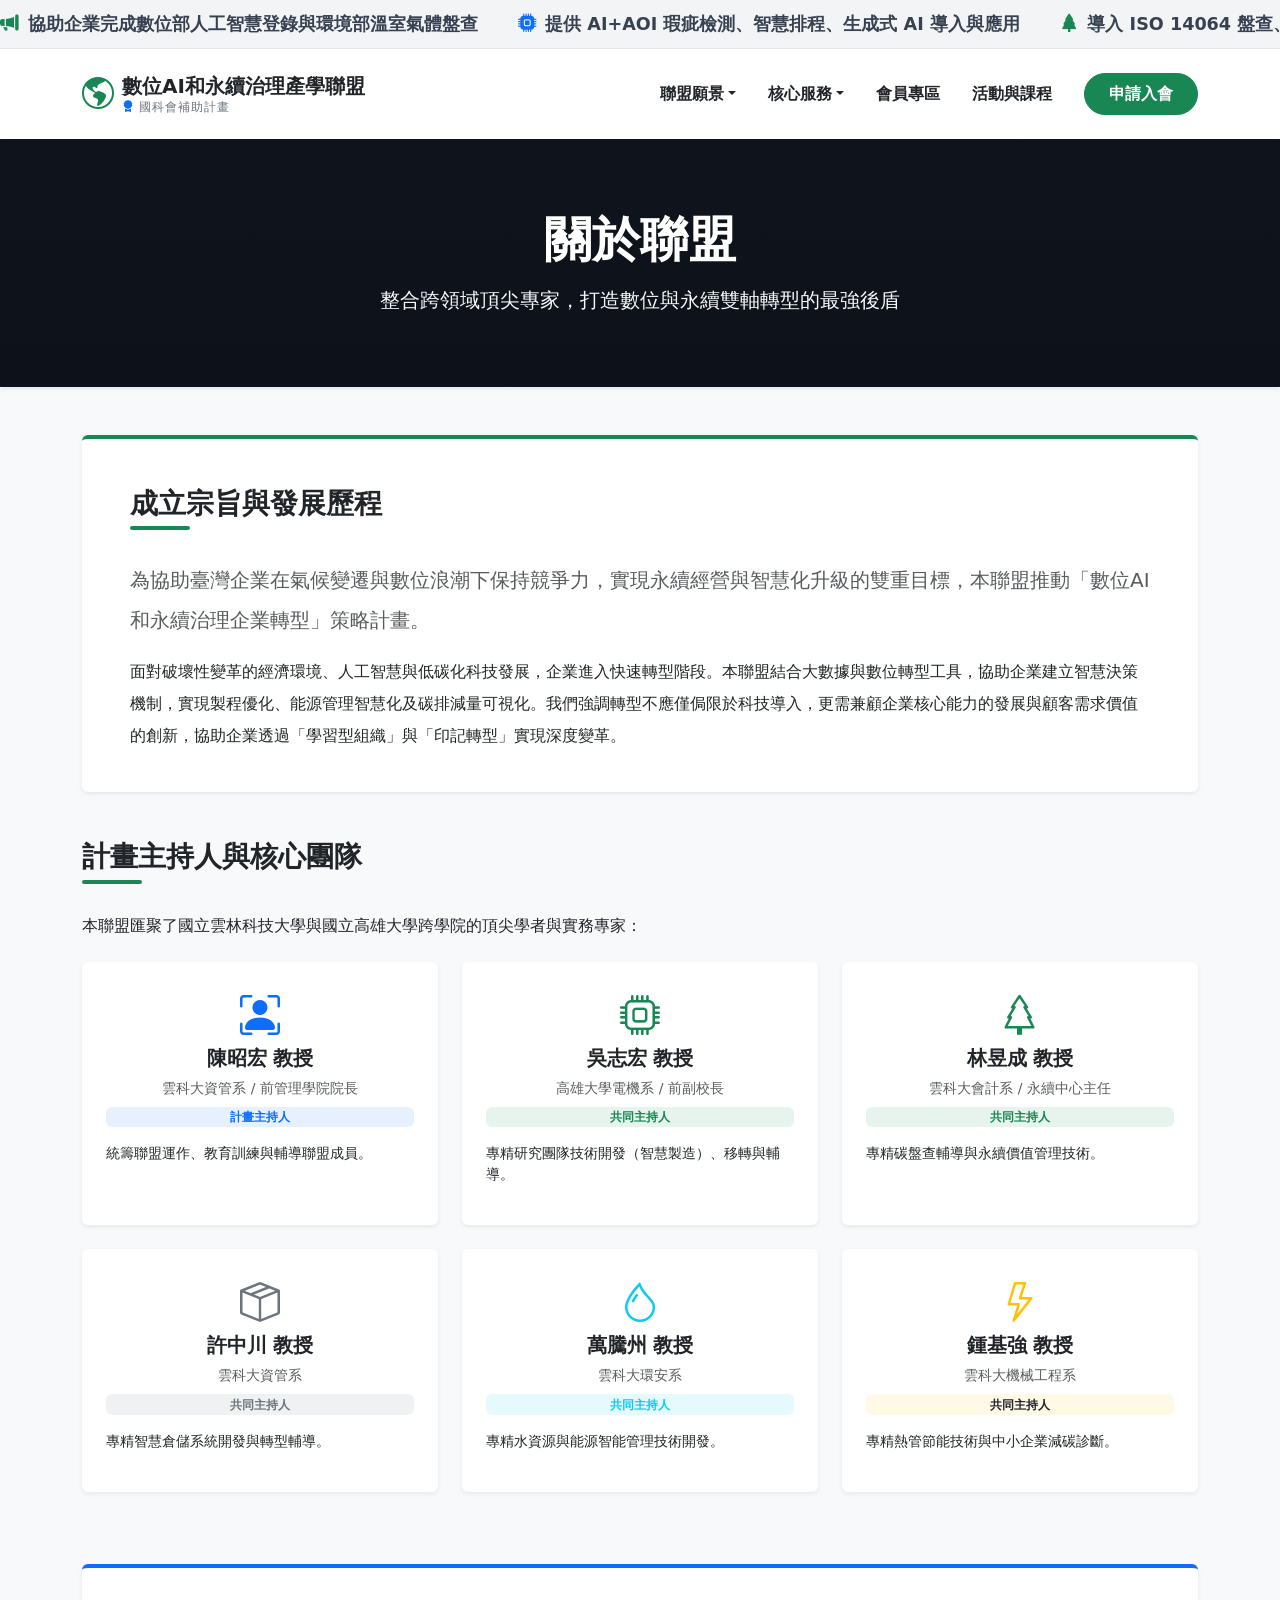
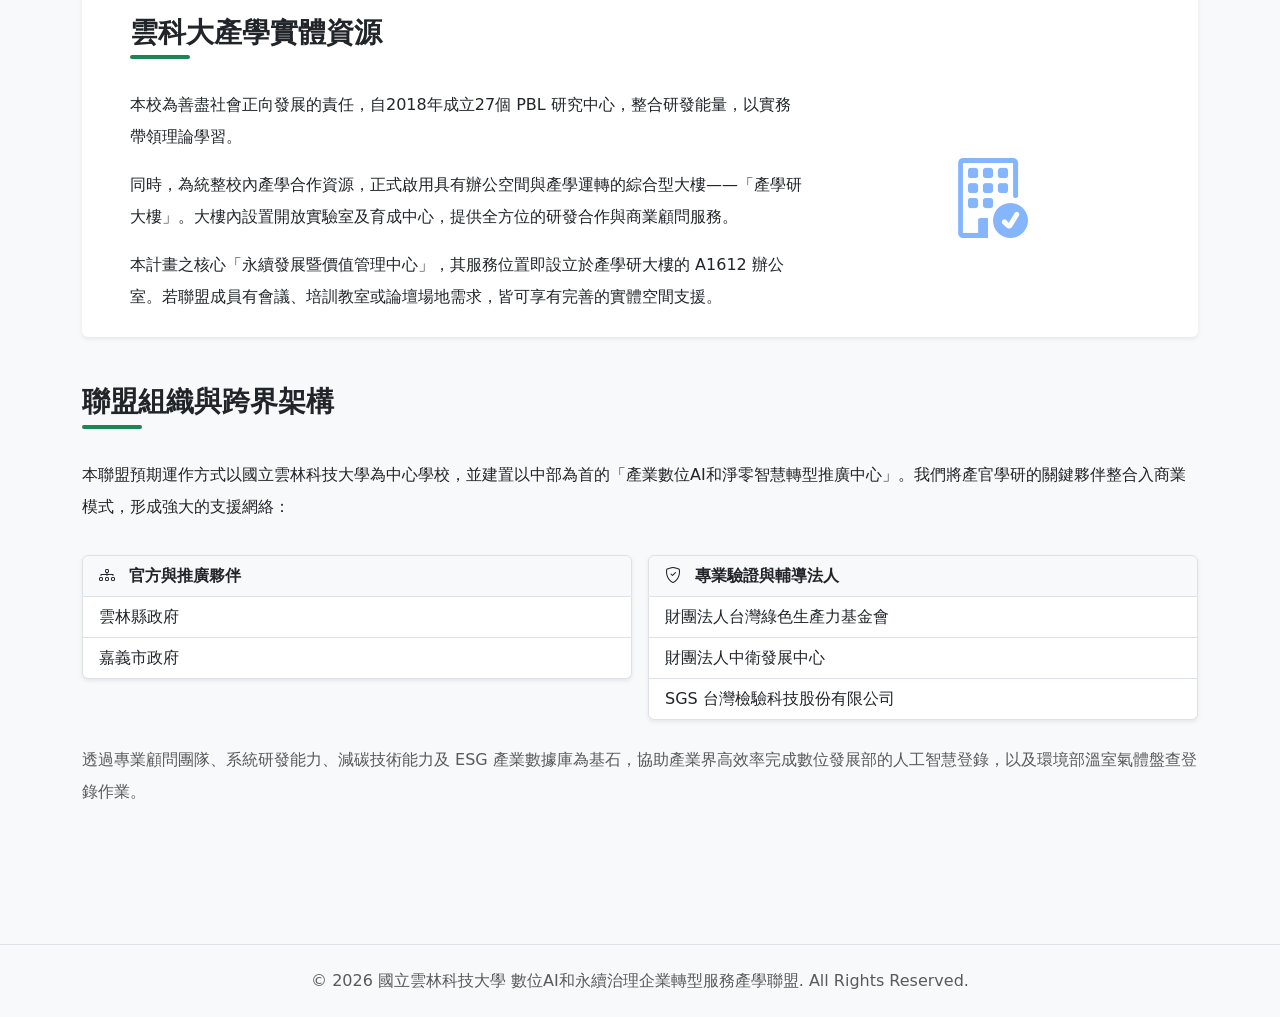
==== about.html @ 3fc5fd0f "Add files via upload" ====
<!DOCTYPE html>
<html lang="zh-TW">
<head>
    <link rel="stylesheet" href="style.css">
    <meta charset="UTF-8">
    <meta name="viewport" content="width=device-width, initial-scale=1.0">
    <title>關於聯盟 - 數位AI和永續治理企業轉型服務產學聯盟</title>
    <link href="https://cdn.jsdelivr.net/npm/bootstrap@5.3.0/dist/css/bootstrap.min.css" rel="stylesheet">
    <link rel="stylesheet" href="https://cdn.jsdelivr.net/npm/bootstrap-icons@1.10.5/font/bootstrap-icons.css">
    <style>
        /* 錨點偏移設定，避免被固定的導覽列(sticky-top)遮擋標題 */
        html { scroll-padding-top: 100px; scroll-behavior: smooth; }
        .section-title { position: relative; padding-bottom: 10px; margin-bottom: 30px; }
        .section-title::after { content: ''; position: absolute; left: 0; bottom: 0; width: 60px; height: 4px; background-color: #198754; border-radius: 2px; }
        .team-card i { font-size: 2.5rem; color: #0d6efd; margin-bottom: 15px; }
    </style>
</head>
<body class="bg-light">
    <a class="skip-link visually-hidden-focusable" href="#main-content">跳到主要內容</a>

    <div id="marquee-placeholder"></div>

    <header id="site-header"><div id="navbar-placeholder"></div></header>

    <main id="main-content" tabindex="-1">


    <div class="bg-dark text-white py-5 text-center shadow-sm" style="background-image: linear-gradient(rgba(11, 15, 25, 0.8), rgba(11, 15, 25, 0.9)), url('banner.png'); background-size: cover; background-position: center;">
        <div class="container py-4">
            <h1 class="display-5 fw-bold mb-3">關於聯盟</h1>
            <p class="lead text-light mb-0">整合跨領域頂尖專家，打造數位與永續雙軸轉型的最強後盾</p>
        </div>
    </div>

    <div class="container py-5">
        <div class="row">
            <div class="col-lg-12">
                
                <section id="purpose" class="mb-5 pb-4 bg-white p-5 rounded shadow-sm border-top border-success border-4">
                    <h3 class="fw-bold section-title">成立宗旨與發展歷程</h3>
                    <p class="fs-5 text-muted lh-lg">
                        為協助臺灣企業在氣候變遷與數位浪潮下保持競爭力，實現永續經營與智慧化升級的雙重目標，本聯盟推動「數位AI和永續治理企業轉型」策略計畫。
                    </p>
                    <p class="lh-lg">
                        面對破壞性變革的經濟環境、人工智慧與低碳化科技發展，企業進入快速轉型階段。本聯盟結合大數據與數位轉型工具，協助企業建立智慧決策機制，實現製程優化、能源管理智慧化及碳排減量可視化。我們強調轉型不應僅侷限於科技導入，更需兼顧企業核心能力的發展與顧客需求價值的創新，協助企業透過「學習型組織」與「印記轉型」實現深度變革。
                    </p>
                </section>

                <section id="team" class="mb-5 pb-4">
                    <h3 class="fw-bold section-title">計畫主持人與核心團隊</h3>
                    <p class="mb-4">本聯盟匯聚了國立雲林科技大學與國立高雄大學跨學院的頂尖學者與實務專家：</p>
                    <div class="row g-4 text-center">
                        <div class="col-md-4">
                            <div class="card h-100 border-0 shadow-sm p-4 card-hover">
                                <div class="team-card"><i class="bi bi-person-bounding-box text-primary" aria-hidden="true"></i></div>
                                <h5 class="fw-bold">陳昭宏 教授</h5>
                                <p class="text-muted small mb-2">雲科大資管系 / 前管理學院院長</p>
                                <span class="badge bg-primary bg-opacity-10 text-primary">計畫主持人</span>
                                <p class="mt-3 small text-start">統籌聯盟運作、教育訓練與輔導聯盟成員。</p>
                            </div>
                        </div>
                        <div class="col-md-4">
                            <div class="card h-100 border-0 shadow-sm p-4 card-hover">
                                <div class="team-card"><i class="bi bi-cpu text-success" aria-hidden="true"></i></div>
                                <h5 class="fw-bold">吳志宏 教授</h5>
                                <p class="text-muted small mb-2">高雄大學電機系 / 前副校長</p>
                                <span class="badge bg-success bg-opacity-10 text-success">共同主持人</span>
                                <p class="mt-3 small text-start">專精研究團隊技術開發（智慧製造）、移轉與輔導。</p>
                            </div>
                        </div>
                        <div class="col-md-4">
                            <div class="card h-100 border-0 shadow-sm p-4 card-hover">
                                <div class="team-card"><i class="bi bi-tree text-success" aria-hidden="true"></i></div>
                                <h5 class="fw-bold">林昱成 教授</h5>
                                <p class="text-muted small mb-2">雲科大會計系 / 永續中心主任</p>
                                <span class="badge bg-success bg-opacity-10 text-success">共同主持人</span>
                                <p class="mt-3 small text-start">專精碳盤查輔導與永續價值管理技術。</p>
                            </div>
                        </div>
                        <div class="col-md-4">
                            <div class="card h-100 border-0 shadow-sm p-4 card-hover">
                                <div class="team-card"><i class="bi bi-box-seam text-secondary" aria-hidden="true"></i></div>
                                <h5 class="fw-bold">許中川 教授</h5>
                                <p class="text-muted small mb-2">雲科大資管系</p>
                                <span class="badge bg-secondary bg-opacity-10 text-secondary">共同主持人</span>
                                <p class="mt-3 small text-start">專精智慧倉儲系統開發與轉型輔導。</p>
                            </div>
                        </div>
                        <div class="col-md-4">
                            <div class="card h-100 border-0 shadow-sm p-4 card-hover">
                                <div class="team-card"><i class="bi bi-droplet text-info" aria-hidden="true"></i></div>
                                <h5 class="fw-bold">萬騰州 教授</h5>
                                <p class="text-muted small mb-2">雲科大環安系</p>
                                <span class="badge bg-info bg-opacity-10 text-info">共同主持人</span>
                                <p class="mt-3 small text-start">專精水資源與能源智能管理技術開發。</p>
                            </div>
                        </div>
                        <div class="col-md-4">
                            <div class="card h-100 border-0 shadow-sm p-4 card-hover">
                                <div class="team-card"><i class="bi bi-lightning text-warning" aria-hidden="true"></i></div>
                                <h5 class="fw-bold">鍾基強 教授</h5>
                                <p class="text-muted small mb-2">雲科大機械工程系</p>
                                <span class="badge bg-warning bg-opacity-10 text-dark">共同主持人</span>
                                <p class="mt-3 small text-start">專精熱管節能技術與中小企業減碳診斷。</p>
                            </div>
                        </div>
                    </div>
                </section>

                <section id="resources" class="mb-5 pb-4 bg-white p-5 rounded shadow-sm border-top border-primary border-4">
                    <h3 class="fw-bold section-title">雲科大產學實體資源</h3>
                    <div class="row align-items-center">
                        <div class="col-md-8">
                            <p class="lh-lg">本校為善盡社會正向發展的責任，自2018年成立27個 PBL 研究中心，整合研發能量，以實務帶領理論學習。</p>
                            <p class="lh-lg">同時，為統整校內產學合作資源，正式啟用具有辦公空間與產學運轉的綜合型大樓——「產學研大樓」。大樓內設置開放實驗室及育成中心，提供全方位的研發合作與商業顧問服務。</p>
                            <p class="lh-lg mb-0">本計畫之核心「永續發展暨價值管理中心」，其服務位置即設立於產學研大樓的 A1612 辦公室。若聯盟成員有會議、培訓教室或論壇場地需求，皆可享有完善的實體空間支援。</p>
                        </div>
                        <div class="col-md-4 text-center">
                            <i class="bi bi-building-check display-1 text-primary opacity-50" aria-hidden="true"></i>
                        </div>
                    </div>
                </section>

                <section id="structure" class="mb-5 pb-4">
                    <h3 class="fw-bold section-title">聯盟組織與跨界架構</h3>
                    <p class="lh-lg">
                        本聯盟預期運作方式以國立雲林科技大學為中心學校，並建置以中部為首的「產業數位AI和淨零智慧轉型推廣中心」。我們將產官學研的關鍵夥伴整合入商業模式，形成強大的支援網絡：
                    </p>
                    <div class="row g-3 mt-3">
                        <div class="col-md-6">
                            <ul class="list-group shadow-sm">
                                <li class="list-group-item bg-light fw-bold text-dark"><i class="bi bi-diagram-3 me-2" aria-hidden="true"></i> 官方與推廣夥伴</li>
                                <li class="list-group-item">雲林縣政府</li>
                                <li class="list-group-item">嘉義市政府</li>
                            </ul>
                        </div>
                        <div class="col-md-6">
                            <ul class="list-group shadow-sm">
                                <li class="list-group-item bg-light fw-bold text-dark"><i class="bi bi-shield-check me-2" aria-hidden="true"></i> 專業驗證與輔導法人</li>
                                <li class="list-group-item">財團法人台灣綠色生產力基金會</li>
                                <li class="list-group-item">財團法人中衛發展中心</li>
                                <li class="list-group-item">SGS 台灣檢驗科技股份有限公司</li>
                            </ul>
                        </div>
                    </div>
                    <p class="mt-4 lh-lg text-muted">
                        透過專業顧問團隊、系統研發能力、減碳技術能力及 ESG 產業數據庫為基石，協助產業界高效率完成數位發展部的人工智慧登錄，以及環境部溫室氣體盤查登錄作業。
                    </p>
                </section>

            </div>
        </div>
    </div>
    </main>


    <footer class="bg-light text-center py-4 border-top">
        <div class="container text-muted">
            <p class="mb-0">© 2026 國立雲林科技大學 數位AI和永續治理企業轉型服務產學聯盟. All Rights Reserved.</p>
        </div>
    </footer>

   <script src="https://cdn.jsdelivr.net/npm/bootstrap@5.3.0/dist/js/bootstrap.bundle.min.js"></script>
       <script src="load-marquee.js"></script>
    <script src="load-nav.js"></script>
</body>
</html>
---- style.css ----
/* =========================
   Base
   ========================= */

html {
    scroll-behavior: smooth;
}

body {
    font-family: "Noto Sans TC", "Microsoft JhengHei", sans-serif;
    color: #1f2937;
    background-color: #f8f9fa;
    line-height: 1.6;
}

img {
    max-width: 100%;
    height: auto;
}

a {
    text-decoration: none;
}

section {
    position: relative;
}

/* =========================
   Skip Link
   ========================= */

.skip-link {
    position: absolute;
    left: 1rem;
    top: -3.5rem;
    z-index: 9999;
    background: #111827;
    color: #ffffff;
    padding: 0.75rem 1rem;
    border-radius: 0.5rem;
    text-decoration: none;
    transition: top 0.2s ease;
}

.skip-link:focus {
    top: 1rem;
}

/* =========================
   Top Marquee
   ========================= */

.top-marquee-bar {
    position: relative;
    width: 100%;
    overflow: hidden;
    background: #f3f4f6;
    border-bottom: 1px solid #e5e7eb;
    white-space: nowrap;
    z-index: 1040;
}

.marquee-track {
    display: flex;
    align-items: center;
    width: max-content;
    animation: marquee-scroll 28s linear infinite;
    will-change: transform;
}

.marquee-content {
    display: inline-flex;
    align-items: center;
    flex-shrink: 0;
    gap: 2.5rem;
    padding: 0.7rem 2rem 0.7rem 0;
    white-space: nowrap;
    font-size: 1.1rem;
    font-weight: 700;
    color: #374151;
    line-height: 1.4;
}

.marquee-content span {
    display: inline-flex;
    align-items: center;
    gap: 0.6rem;
    white-space: nowrap;
}

.marquee-content i {
    flex-shrink: 0;
    font-size: 1.05em;
}

.top-marquee-bar .bi-megaphone-fill {
    color: #198754;
}

.top-marquee-bar .bi-cpu-fill {
    color: #0d6efd;
}

.top-marquee-bar .bi-tree-fill {
    color: #198754;
}

@keyframes marquee-scroll {
    from {
        transform: translateX(0);
    }
    to {
        transform: translateX(-50%);
    }
}

.top-marquee-bar:hover .marquee-track,
.top-marquee-bar:focus-within .marquee-track {
    animation-play-state: paused;
}

/* =========================
   Header / Navbar
   ========================= */

#site-header {
    position: sticky;
    top: 0;
    z-index: 1030;
}

.navbar {
    background: rgba(255, 255, 255, 0.96);
    backdrop-filter: blur(10px);
    box-shadow: 0 4px 18px rgba(15, 23, 42, 0.08);
}

.navbar-brand img,
.navbar-brand svg {
    max-height: 56px;
}

.navbar .nav-link {
    font-weight: 700;
    color: #1f2937;
    padding: 0.9rem 1rem;
}

.navbar .nav-link:hover,
.navbar .nav-link:focus {
    color: #198754;
}

.navbar .dropdown-menu {
    border: 0;
    border-radius: 0.9rem;
    padding: 0.5rem 0;
    box-shadow: 0 14px 34px rgba(15, 23, 42, 0.12);
    min-width: 220px;
}

.navbar .dropdown-item {
    padding: 0.7rem 1rem;
    color: #1f2937;
    white-space: nowrap;
}

.navbar .dropdown-item:hover,
.navbar .dropdown-item:focus {
    background: #f3f4f6;
    color: #198754;
}

.navbar .dropdown-submenu {
    position: relative;
}

.navbar .dropdown-submenu > .dropdown-menu {
    top: 0;
    left: 100%;
    margin-top: -0.35rem;
    margin-left: 0.25rem;
    display: none;
}

.navbar .dropdown-submenu:hover > .dropdown-menu,
.navbar .dropdown-submenu:focus-within > .dropdown-menu {
    display: block;
}

.navbar .btn-success,
.navbar .apply-btn,
.navbar .join-btn {
    border-radius: 999px;
    padding: 0.8rem 1.5rem;
    font-weight: 700;
}

.submenu-item-wrap {
    display: flex;
    align-items: stretch;
    justify-content: space-between;
}

.submenu-link {
    flex: 1 1 auto;
    display: flex;
    align-items: center;
}

.submenu-toggle-btn {
    border: 0;
    background: transparent;
    color: #1f2937;
    padding: 0.7rem 0.9rem;
    display: inline-flex;
    align-items: center;
    justify-content: center;
    border-radius: 0.5rem;
}

.submenu-toggle-btn:hover,
.submenu-toggle-btn:focus {
    background: #f3f4f6;
    color: #198754;
}

.navbar .dropdown-submenu {
    position: relative;
}

.navbar .dropdown-submenu > .dropdown-menu {
    top: 0;
    left: 100%;
    margin-top: 0;
    margin-left: 0;
    display: none;
    min-width: 220px;
}

.navbar .dropdown-submenu.show-submenu > .dropdown-menu,
.navbar .dropdown-submenu.is-hovered > .dropdown-menu {
    display: block;
}

/* =========================
   Home Hero Banner
   ========================= */

.hero-section {
    background:
        linear-gradient(rgba(6, 15, 30, 0.52), rgba(6, 15, 30, 0.56)),
        url("images/banner.png") center center / cover no-repeat;
    min-height: 78vh;
    display: flex;
    align-items: center;
    justify-content: center;
    text-align: center;
    padding: 7rem 1rem 6rem;
    color: #ffffff;
}

.hero-section .container {
    max-width: 1100px;
}

.hero-section .badge {
    font-weight: 700;
    letter-spacing: 0.02em;
}

.hero-section h1 {
    color: #ffffff;
    line-height: 1.2;
    letter-spacing: -0.02em;
    text-shadow: 0 8px 24px rgba(0, 0, 0, 0.35);
}

.hero-section .lead {
    color: rgba(255, 255, 255, 0.92) !important;
    text-shadow: 0 4px 16px rgba(0, 0, 0, 0.28);
}

.hero-section .btn-outline-light {
    border-width: 2px;
    box-shadow: 0 8px 24px rgba(0, 0, 0, 0.18);
}

.hero-section .btn-outline-light:hover {
    transform: translateY(-2px);
}

/* =========================
   Shared Card Effects
   ========================= */

.card-hover {
    transition: transform 0.25s ease, box-shadow 0.25s ease;
}

.card-hover:hover {
    transform: translateY(-6px);
    box-shadow: 0 14px 32px rgba(15, 23, 42, 0.12) !important;
}

/* =========================
   Home Sections
   ========================= */

#services h2,
#membership h2,
#contact h2 {
    color: #111827;
}

#services .card,
#membership .card,
#contact .bg-white {
    border-radius: 1.2rem;
}

#services .card-body p,
#membership .card-body li,
#contact p {
    line-height: 1.8;
}

#membership .card-header {
    border-top-left-radius: 1.2rem;
    border-top-right-radius: 1.2rem;
    border-bottom: none;
}

#membership .card-body h3 {
    color: #111827;
}

#contact {
    background: linear-gradient(135deg, #111827 0%, #1f2937 100%) !important;
}

#contact .bg-white {
    border-radius: 1.4rem;
}

#contact .btn-success {
    border-radius: 999px;
}

/* =========================
   Footer
   ========================= */

footer {
    border-top: 1px solid #e5e7eb;
}

/* =========================
   Membership Page
   ========================= */

.membership-page {
    background: linear-gradient(180deg, #f8fafc 0%, #f3f4f6 100%);
    color: #1f2937;
}

/* Hero Section */
.membership-hero {
    background:
        radial-gradient(circle at top right, rgba(22, 163, 74, 0.12), transparent 30%),
        radial-gradient(circle at left center, rgba(59, 130, 246, 0.08), transparent 25%),
        linear-gradient(180deg, #ffffff 0%, #f8fafc 100%);
}

.membership-eyebrow {
    display: inline-flex;
    align-items: center;
    gap: 0.5rem;
    background: #ecfdf3;
    color: #166534;
    border: 1px solid #bbf7d0;
    border-radius: 999px;
    padding: 0.5rem 0.9rem;
    font-size: 0.95rem;
    font-weight: 700;
    margin-bottom: 1rem;
}

.membership-hero h1 {
    line-height: 1.2;
    letter-spacing: -0.02em;
}

.membership-hero .lead {
    font-size: 1.1rem;
    line-height: 1.9;
    max-width: 42rem;
}

.membership-hero-actions .btn {
    border-radius: 999px;
    font-weight: 700;
    min-height: 48px;
}

.membership-highlights {
    display: grid;
    gap: 0.75rem;
}

.membership-highlights li {
    display: flex;
    align-items: flex-start;
    gap: 0.65rem;
    color: #374151;
    line-height: 1.7;
}

.membership-highlights i {
    color: #16a34a;
    font-size: 1.1rem;
    margin-top: 0.1rem;
}

.membership-overview-card {
    background: #ffffff;
    border: 1px solid rgba(15, 23, 42, 0.08);
    border-radius: 1.5rem;
    padding: 1.5rem;
    box-shadow: 0 16px 40px rgba(15, 23, 42, 0.08);
}

.overview-grid {
    display: grid;
    grid-template-columns: repeat(2, minmax(0, 1fr));
    gap: 1rem;
}

.overview-item {
    background: #f8fafc;
    border: 1px solid #e5e7eb;
    border-radius: 1rem;
    padding: 1rem;
}

.overview-label {
    display: block;
    font-size: 0.85rem;
    color: #6b7280;
    margin-bottom: 0.4rem;
}

.overview-item strong {
    display: block;
    font-size: 1rem;
    line-height: 1.5;
    color: #111827;
}

.overview-note {
    margin-top: 1rem;
    background: #f9fafb;
    border-left: 4px solid #16a34a;
    border-radius: 0.9rem;
    padding: 0.95rem 1rem;
    color: #4b5563;
    line-height: 1.7;
    font-size: 0.95rem;
}

.overview-note i {
    color: #16a34a;
    margin-right: 0.4rem;
}

/* Shared Section Heading */
.section-heading {
    max-width: 48rem;
    margin-left: auto;
    margin-right: auto;
}

.section-kicker {
    display: inline-block;
    font-size: 0.85rem;
    letter-spacing: 0.08em;
    text-transform: uppercase;
    font-weight: 700;
    color: #16a34a;
    margin-bottom: 0.75rem;
}

.section-heading h2 {
    font-size: 2rem;
    line-height: 1.3;
    margin-bottom: 0.9rem;
}

.section-heading p {
    line-height: 1.8;
}

/* Benefit Cards */
.membership-benefits {
    margin-top: -0.5rem;
}

.benefit-card {
    background: #ffffff;
    border: 1px solid #e5e7eb;
    border-radius: 1.25rem;
    padding: 1.5rem;
    box-shadow: 0 8px 24px rgba(15, 23, 42, 0.05);
    transition: transform 0.2s ease, box-shadow 0.2s ease;
}

.benefit-card:hover {
    transform: translateY(-4px);
    box-shadow: 0 14px 30px rgba(15, 23, 42, 0.08);
}

.benefit-icon {
    width: 56px;
    height: 56px;
    border-radius: 1rem;
    display: inline-flex;
    align-items: center;
    justify-content: center;
    background: #ecfdf3;
    color: #15803d;
    font-size: 1.5rem;
    margin-bottom: 1rem;
}

.benefit-card h2 {
    margin-bottom: 0.75rem;
}

.benefit-card p {
    line-height: 1.8;
}

/* Pricing Cards */
.membership-plan-grid {
    align-items: stretch;
}

.pricing-card {
    position: relative;
    overflow: hidden;
    border-radius: 1.5rem;
    background: #ffffff;
    display: flex;
    flex-direction: column;
    height: 100%;
    transition: transform 0.25s ease, box-shadow 0.25s ease;
}

.pricing-card:hover {
    transform: translateY(-6px);
}

.pricing-card-general,
.pricing-card-honorary {
    box-shadow: 0 10px 30px rgba(15, 23, 42, 0.07);
}

.pricing-card-core {
    border: 2px solid #16a34a !important;
    transform: translateY(-4px);
}

.pricing-card-core:hover {
    transform: translateY(-10px);
}

.pricing-header {
    padding: 1.5rem 1.5rem 1.25rem;
    color: #ffffff;
}

.bg-general {
    background: linear-gradient(135deg, #2563eb 0%, #1d4ed8 100%);
}

.bg-core {
    background: linear-gradient(135deg, #15803d 0%, #16a34a 100%);
}

.bg-honorary {
    background: linear-gradient(135deg, #facc15 0%, #f59e0b 100%);
}

.plan-type {
    font-size: 0.85rem;
    letter-spacing: 0.08em;
    text-transform: uppercase;
    opacity: 0.95;
    font-weight: 700;
}

.pricing-header h3 {
    font-size: 1.7rem;
    font-weight: 800;
    margin-bottom: 0.5rem;
}

.plan-description {
    line-height: 1.7;
    opacity: 0.95;
}

.price-box {
    padding: 1.5rem 1.5rem 1rem;
    border-bottom: 1px solid #e5e7eb;
    background: #ffffff;
}

.price-box h4 {
    font-size: 2rem;
    font-weight: 800;
    color: #111827;
    margin-bottom: 0.35rem;
}

.price-unit {
    font-size: 1rem;
    font-weight: 600;
    color: #6b7280;
}

.feature-list {
    list-style: none;
    margin: 0;
    padding: 1.25rem 1.5rem 0;
    display: flex;
    flex-direction: column;
    gap: 1rem;
    flex-grow: 1;
}

.feature-list li {
    display: flex;
    align-items: flex-start;
    gap: 0.75rem;
    line-height: 1.75;
    color: #374151;
}

.feature-list i {
    font-size: 1rem;
    margin-top: 0.22rem;
    flex-shrink: 0;
}

.icon-blue {
    color: #2563eb;
}

.icon-dark {
    color: #166534;
}

.icon-yellow {
    color: #b45309;
}

.hot-badge {
    position: absolute;
    top: 1rem;
    right: 1rem;
    background: #111827;
    color: #ffffff;
    font-size: 0.8rem;
    font-weight: 700;
    padding: 0.45rem 0.8rem;
    border-radius: 999px;
    z-index: 2;
    box-shadow: 0 8px 18px rgba(0, 0, 0, 0.18);
}

.pricing-footer {
    padding: 1rem 1.5rem 1.5rem;
    margin-top: auto;
}

.plan-fit {
    display: block;
    background: #f8fafc;
    color: #1f2937;
    border: 1px solid #e5e7eb;
    border-radius: 1rem;
    padding: 0.9rem 1rem;
    line-height: 1.75;
    font-weight: 700;
    box-shadow: inset 0 1px 0 rgba(255, 255, 255, 0.8);
}

/* Selection Tips */
.membership-tip-panel {
    background: linear-gradient(135deg, #ffffff 0%, #f0fdf4 100%);
    border: 1px solid #dcfce7;
    border-radius: 1.5rem;
    padding: 2rem;
    box-shadow: 0 10px 24px rgba(15, 23, 42, 0.05);
}

.membership-tip-panel p {
    line-height: 1.9;
}

.membership-tip-stats {
    display: grid;
    gap: 0.9rem;
}

.membership-tip-stats div {
    background: rgba(255, 255, 255, 0.9);
    border: 1px solid #e5e7eb;
    border-radius: 1rem;
    padding: 1rem 1.1rem;
}

.membership-tip-stats strong {
    display: block;
    color: #111827;
    margin-bottom: 0.2rem;
}

.membership-tip-stats span {
    color: #6b7280;
    font-size: 0.95rem;
}

/* Comparison Section */
.comparison-card {
    border: 1px solid #e5e7eb;
}

.membership-comparison-table {
    overflow: hidden;
    border-radius: 1rem;
    margin-bottom: 0;
    background: #ffffff;
}

.membership-comparison-table caption {
    caption-side: top;
    font-weight: 700;
    color: #374151;
    padding-bottom: 0.9rem;
}

.membership-comparison-table thead th {
    background: #111827;
    color: #ffffff;
    font-weight: 700;
    vertical-align: middle;
    border-color: #374151;
    padding: 1rem;
}

.membership-comparison-table tbody th {
    background: #f9fafb;
    color: #111827;
    font-weight: 700;
    min-width: 240px;
}

.membership-comparison-table th,
.membership-comparison-table td {
    padding: 1rem;
    line-height: 1.7;
    border-color: #e5e7eb;
}

.membership-comparison-table tbody tr:nth-child(even) td {
    background: #fcfcfd;
}

.source-note {
    background: #f8fafc;
    border: 1px solid #e5e7eb;
}

.source-note p {
    line-height: 1.7;
}

.membership-page footer {
    background: #ffffff;
}

/* =========================
   Focus Styles
   ========================= */

a:focus-visible,
button:focus-visible,
[tabindex]:focus-visible,
.dropdown-item:focus-visible,
.nav-link:focus-visible {
    outline: 3px solid #2563eb;
    outline-offset: 3px;
    border-radius: 0.5rem;
}

/* =========================
   Utilities
   ========================= */

.pt-lg-6 {
    padding-top: 4.5rem !important;
}

/* =========================
   Responsive
   ========================= */

@media (max-width: 1199.98px) {
    .hero-section h1 {
        font-size: 3rem;
    }
}

@media (max-width: 991.98px) {
    .marquee-content {
        font-size: 0.98rem;
        gap: 2rem;
        padding: 0.6rem 1.5rem 0.6rem 0;
    }

    .hero-section {
        min-height: 68vh;
        padding: 6rem 1rem 5rem;
    }

    .hero-section h1 {
        font-size: 2.5rem;
    }

    .navbar .dropdown-submenu > .dropdown-menu {
        position: static;
        margin-left: 0;
        box-shadow: none;
        border-radius: 0.75rem;
    }

    .membership-hero {
        padding-top: 1rem;
    }

    .membership-hero h1 {
        font-size: 2.2rem;
    }

    .section-heading h2 {
        font-size: 1.7rem;
    }

    .pricing-card-core {
        transform: none;
    }

    .pricing-card-core:hover {
        transform: translateY(-6px);
    }

    .membership-tip-panel {
        padding: 1.5rem;
    }
}

@media (max-width: 767.98px) {
    .marquee-content {
        font-size: 0.9rem;
        gap: 1.5rem;
        padding: 0.55rem 1.25rem 0.55rem 0;
    }

    .marquee-content span {
        gap: 0.45rem;
    }

    .hero-section {
        min-height: 60vh;
        padding: 5rem 1rem 4rem;
    }

    .hero-section h1 {
        font-size: 2rem;
    }

    .hero-section .lead {
        font-size: 1rem;
    }

    .overview-grid {
        grid-template-columns: 1fr;
    }

    .membership-overview-card {
        padding: 1.2rem;
    }

    .pricing-header,
    .price-box,
    .feature-list,
    .pricing-footer {
        padding-left: 1.2rem;
        padding-right: 1.2rem;
    }

    .price-box h4 {
        font-size: 1.7rem;
    }

    .section-heading h2 {
        font-size: 1.5rem;
    }

    .benefit-card,
    .membership-tip-panel,
    .comparison-card {
        border-radius: 1.1rem;
    }

    .membership-comparison-table th,
    .membership-comparison-table td {
        padding: 0.85rem;
        font-size: 0.95rem;
    }
}

@media (max-width: 575.98px) {
    .marquee-content {
        font-size: 0.84rem;
        gap: 1.2rem;
    }

    .hero-section h1 {
        font-size: 1.75rem;
    }

    .membership-eyebrow {
        font-size: 0.85rem;
    }

    .membership-hero-actions {
        flex-direction: column;
        align-items: stretch;
    }

    .membership-hero-actions .btn {
        width: 100%;
    }

    .hot-badge {
        top: 0.8rem;
        right: 0.8rem;
    }

    .pricing-header h3 {
        font-size: 1.45rem;
    }

    .feature-list li {
        gap: 0.6rem;
    }

    .plan-fit {
        font-size: 0.95rem;
    }
}

/* =========================
   Reduced Motion
   ========================= */

@media (prefers-reduced-motion: reduce) {
    html {
        scroll-behavior: auto;
    }

    .marquee-track {
        animation: none !important;
        transform: translateX(0) !important;
    }

    .top-marquee-bar {
        overflow-x: auto;
    }

    *,
    *::before,
    *::after {
        transition-duration: 0.01ms !important;
        animation-duration: 0.01ms !important;
        animation-iteration-count: 1 !important;
    }
}

/* =========================
   Events Page
   ========================= */

.events-page {
    background:
        radial-gradient(circle at top right, rgba(37, 99, 235, 0.08), transparent 22%),
        radial-gradient(circle at left top, rgba(22, 163, 74, 0.07), transparent 20%),
        linear-gradient(180deg, #f8fafc 0%, #f3f4f6 100%);
    color: #1f2937;
}

.events-container {
    width: min(1120px, calc(100% - 32px));
    margin: 0 auto;
}

.events-hero,
.events-status-section,
.events-summary-section,
.past-events-section {
    padding: 4.5rem 0;
}

.events-hero {
    position: relative;
    overflow: hidden;
    background:
        linear-gradient(135deg, rgba(15, 23, 42, 0.92), rgba(30, 64, 175, 0.88)),
        linear-gradient(180deg, #0f172a 0%, #1d4ed8 100%);
    color: #ffffff;
    padding: 5.5rem 0 5rem;
}

.events-hero::before {
    content: "";
    position: absolute;
    inset: 0;
    background:
        radial-gradient(circle at 15% 25%, rgba(255, 255, 255, 0.12), transparent 20%),
        radial-gradient(circle at 85% 20%, rgba(134, 239, 172, 0.16), transparent 18%),
        radial-gradient(circle at 70% 75%, rgba(147, 197, 253, 0.15), transparent 18%);
    pointer-events: none;
}

.events-hero .events-container {
    position: relative;
    z-index: 1;
}

.events-hero h1 {
    margin: 0 0 1rem;
    font-size: clamp(2.2rem, 4.5vw, 3.5rem);
    line-height: 1.15;
    letter-spacing: -0.03em;
    color: #ffffff;
    text-shadow: 0 10px 28px rgba(0, 0, 0, 0.22);
}

.events-hero .section-kicker {
    display: inline-flex;
    align-items: center;
    padding: 0.45rem 0.85rem;
    border: 1px solid rgba(255, 255, 255, 0.24);
    border-radius: 999px;
    background: rgba(255, 255, 255, 0.08);
    color: #dcfce7;
    margin-bottom: 1rem;
}

.section-desc {
    max-width: 48rem;
    font-size: 1.08rem;
    line-height: 1.95;
    color: rgba(255, 255, 255, 0.92);
    margin-bottom: 0;
}

.events-status-section {
    padding-top: 2.25rem;
}

.events-status-card {
    background: linear-gradient(135deg, #ffffff 0%, #f8fafc 100%);
    border: 1px solid #e5e7eb;
    border-radius: 1.5rem;
    padding: 1.8rem;
    box-shadow: 0 14px 34px rgba(15, 23, 42, 0.06);
}

.events-status-head {
    display: flex;
    align-items: center;
    justify-content: space-between;
    gap: 1rem;
    margin-bottom: 1rem;
}

.events-status-head h2 {
    font-size: 1.5rem;
    line-height: 1.4;
    margin: 0;
    color: #111827;
}

.events-status-card p {
    margin: 0;
    line-height: 1.9;
    color: #4b5563;
}

.status-badge,
.event-tag {
    display: inline-flex;
    align-items: center;
    justify-content: center;
    border-radius: 999px;
    font-size: 0.85rem;
    font-weight: 700;
    letter-spacing: 0.01em;
    white-space: nowrap;
}

.status-badge {
    padding: 0.5rem 0.9rem;
}

.event-tag {
    padding: 0.36rem 0.8rem;
}

.status-badge.ended,
.event-tag.ended {
    background: #fef2f2;
    color: #b91c1c;
    border: 1px solid #fecaca;
}

.events-heading-left {
    max-width: none;
    margin-left: 0;
    margin-right: 0;
    margin-bottom: 1.75rem;
}

.events-summary-section .section-heading p,
.past-events-section .section-heading p {
    max-width: 48rem;
    color: #4b5563;
}

.summary-grid {
    display: grid;
    grid-template-columns: repeat(3, minmax(0, 1fr));
    gap: 1.25rem;
}

.summary-card {
    background: #ffffff;
    border: 1px solid #e5e7eb;
    border-radius: 1.35rem;
    padding: 1.75rem 1.35rem;
    text-align: center;
    box-shadow: 0 10px 28px rgba(15, 23, 42, 0.05);
    transition: transform 0.2s ease, box-shadow 0.2s ease;
}

.summary-card:hover {
    transform: translateY(-4px);
    box-shadow: 0 16px 34px rgba(15, 23, 42, 0.08);
}

.summary-card strong {
    display: block;
    font-size: 1.95rem;
    line-height: 1.2;
    color: #111827;
    margin-bottom: 0.55rem;
}

.summary-card span {
    display: block;
    color: #4b5563;
    line-height: 1.7;
    font-weight: 600;
}

.year-block + .year-block {
    margin-top: 3rem;
}

.year-header {
    display: flex;
    align-items: center;
    justify-content: space-between;
    gap: 1rem;
    margin-bottom: 1.25rem;
    padding-bottom: 0.85rem;
    border-bottom: 1px solid #dbe4ee;
}

.year-header h3 {
    margin: 0;
    font-size: 1.7rem;
    line-height: 1.35;
    color: #111827;
    display: flex;
    align-items: center;
    gap: 0.75rem;
}

.year-header h3::before {
    content: "";
    width: 0.4rem;
    height: 1.5rem;
    border-radius: 999px;
    background: linear-gradient(180deg, #2563eb 0%, #16a34a 100%);
}

.year-count {
    display: inline-flex;
    align-items: center;
    justify-content: center;
    background: #eef2ff;
    color: #1d4ed8;
    border: 1px solid #c7d2fe;
    border-radius: 999px;
    padding: 0.45rem 0.85rem;
    font-size: 0.9rem;
    font-weight: 700;
    white-space: nowrap;
}

.event-grid {
    display: grid;
    grid-template-columns: repeat(2, minmax(0, 1fr));
    gap: 1.25rem;
}

.event-card {
    background: #ffffff;
    border: 1px solid #e5e7eb;
    border-radius: 1.35rem;
    padding: 1.3rem 1.3rem 1.2rem;
    box-shadow: 0 8px 24px rgba(15, 23, 42, 0.05);
    transition: transform 0.2s ease, box-shadow 0.2s ease, border-color 0.2s ease;
    min-height: 100%;
}

.event-card:hover {
    transform: translateY(-4px);
    box-shadow: 0 16px 32px rgba(15, 23, 42, 0.08);
    border-color: #cbd5e1;
}

.event-card-highlight {
    background: linear-gradient(135deg, #eff6ff 0%, #f8fafc 100%);
    border-color: #bfdbfe;
}

.event-top {
    display: flex;
    align-items: flex-start;
    justify-content: space-between;
    gap: 0.9rem;
    margin-bottom: 0.95rem;
}

.event-date {
    display: inline-block;
    font-size: 0.96rem;
    font-weight: 800;
    color: #1d4ed8;
    letter-spacing: 0.01em;
}

.event-card h4 {
    margin: 0 0 0.7rem;
    font-size: 1.08rem;
    line-height: 1.65;
    color: #111827;
    word-break: break-word;
}

.event-card p {
    margin: 0;
    color: #4b5563;
    line-height: 1.8;
}

.site-footer {
    background: #ffffff;
    border-top: 1px solid #e5e7eb;
    padding: 1.25rem 0;
}

.site-footer p {
    margin: 0;
    color: #4b5563;
    text-align: center;
    line-height: 1.7;
}

/* =========================
   Events Page Responsive
   ========================= */

@media (max-width: 991.98px) {
    .events-hero,
    .events-summary-section,
    .past-events-section {
        padding: 4rem 0;
    }

    .events-status-section {
        padding-top: 2rem;
        padding-bottom: 4rem;
    }

    .events-hero {
        padding: 4.75rem 0 4.5rem;
    }

    .events-status-head {
        flex-direction: column;
        align-items: flex-start;
    }

    .summary-grid,
    .event-grid {
        grid-template-columns: 1fr;
    }

    .year-header {
        flex-direction: column;
        align-items: flex-start;
    }
}

@media (max-width: 767.98px) {
    .events-container {
        width: min(1120px, calc(100% - 24px));
    }

    .events-hero,
    .events-summary-section,
    .past-events-section {
        padding: 3.25rem 0;
    }

    .events-status-section {
        padding-top: 1.5rem;
        padding-bottom: 3.25rem;
    }

    .events-hero {
        padding: 4rem 0 3.75rem;
    }

    .events-hero h1 {
        font-size: 2rem;
    }

    .section-desc {
        font-size: 1rem;
        line-height: 1.85;
    }

    .events-status-card,
    .summary-card,
    .event-card {
        border-radius: 1.1rem;
    }

    .events-status-card {
        padding: 1.25rem;
    }

    .summary-card {
        padding: 1.35rem 1rem;
    }

    .summary-card strong {
        font-size: 1.7rem;
    }

    .year-header h3 {
        font-size: 1.4rem;
    }

    .event-card {
        padding: 1.1rem 1.05rem 1rem;
    }

    .event-top {
        flex-direction: column;
        align-items: flex-start;
        margin-bottom: 0.85rem;
    }

    .event-card h4 {
        font-size: 1rem;
        line-height: 1.6;
    }
}

@media (max-width: 575.98px) {
    .events-hero h1 {
        font-size: 1.8rem;
    }

    .events-status-head h2 {
        font-size: 1.3rem;
    }

    .status-badge,
    .year-count,
    .event-tag {
        font-size: 0.8rem;
    }

    .summary-card strong {
        font-size: 1.55rem;
    }
}

.events-status-actions {
    margin-top: 1.25rem;
}

.events-cta-btn {
    display: inline-flex;
    align-items: center;
    justify-content: center;
    padding: 0.85rem 1.4rem;
    border-radius: 999px;
    background: linear-gradient(135deg, #15803d 0%, #16a34a 100%);
    color: #ffffff;
    font-weight: 700;
    transition: transform 0.2s ease, box-shadow 0.2s ease;
}

.events-cta-btn:hover,
.events-cta-btn:focus {
    color: #ffffff;
    transform: translateY(-2px);
    box-shadow: 0 10px 24px rgba(22, 163, 74, 0.22);
}
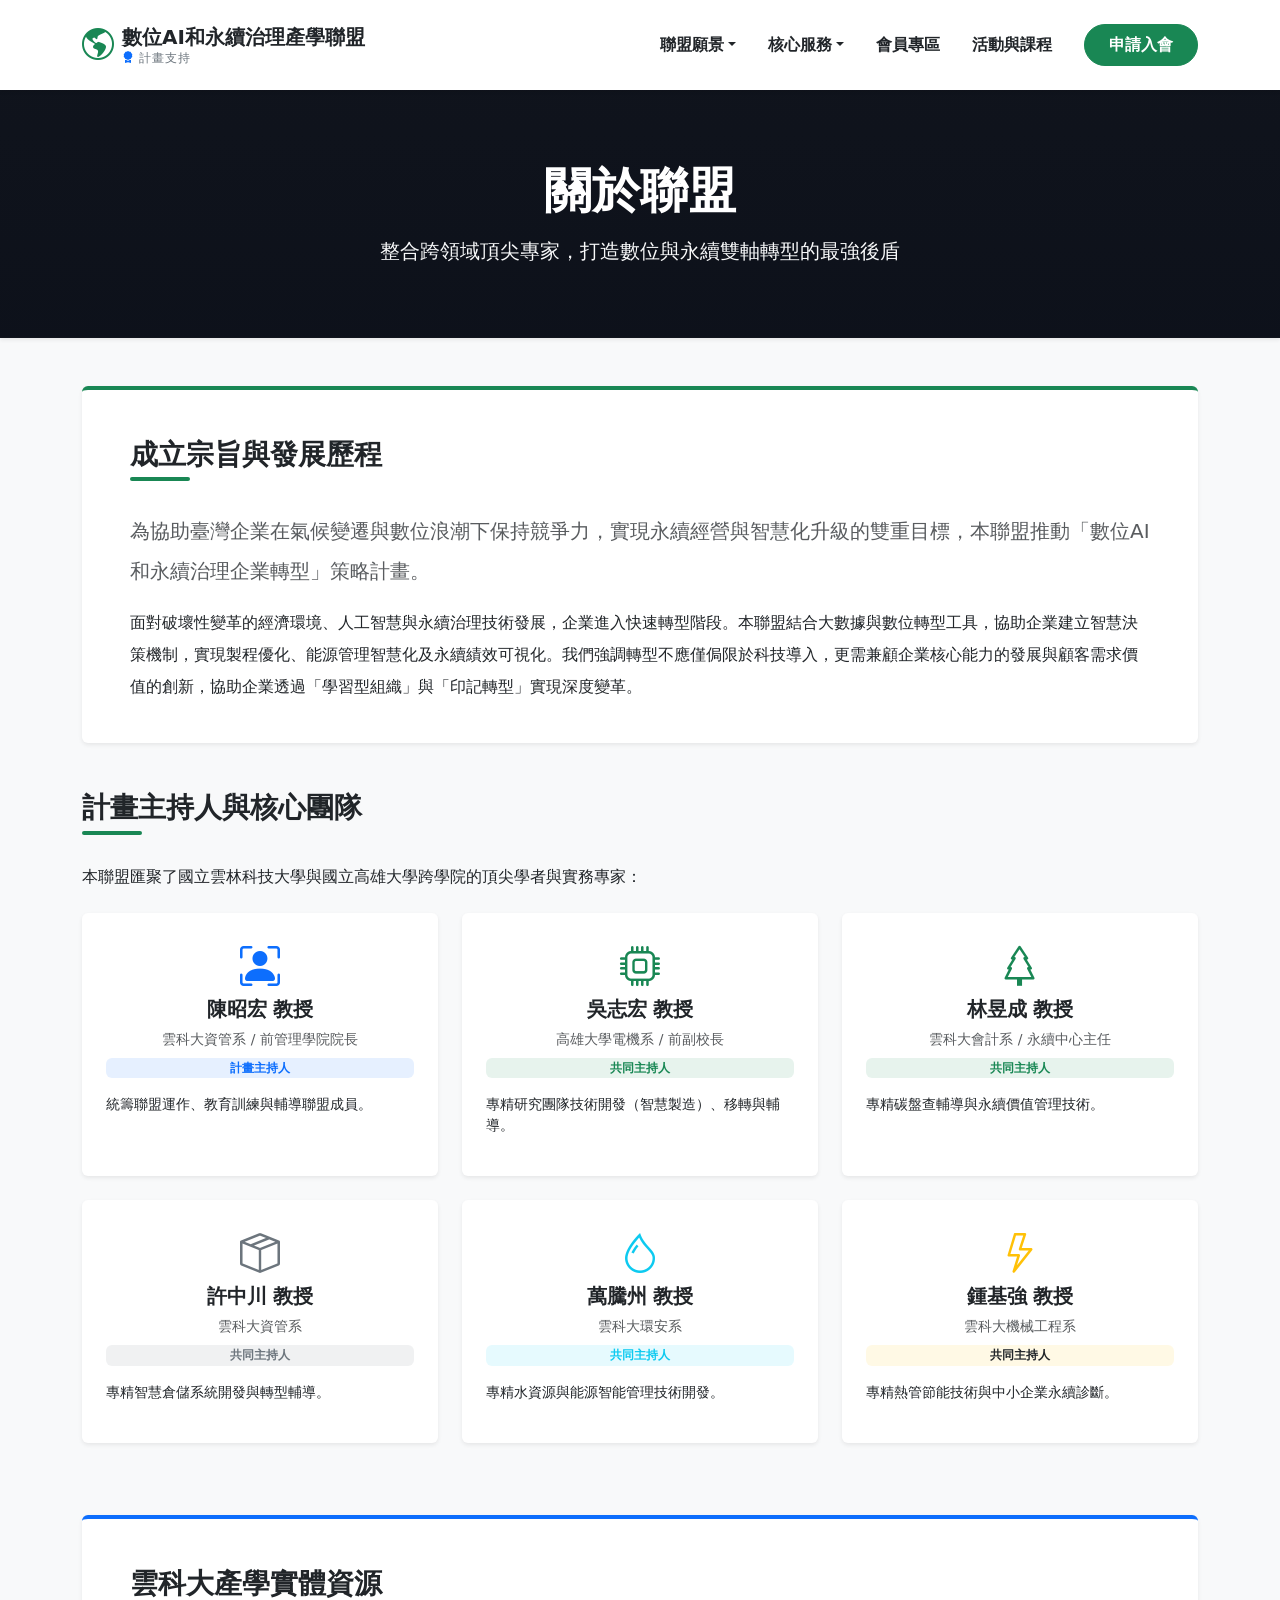
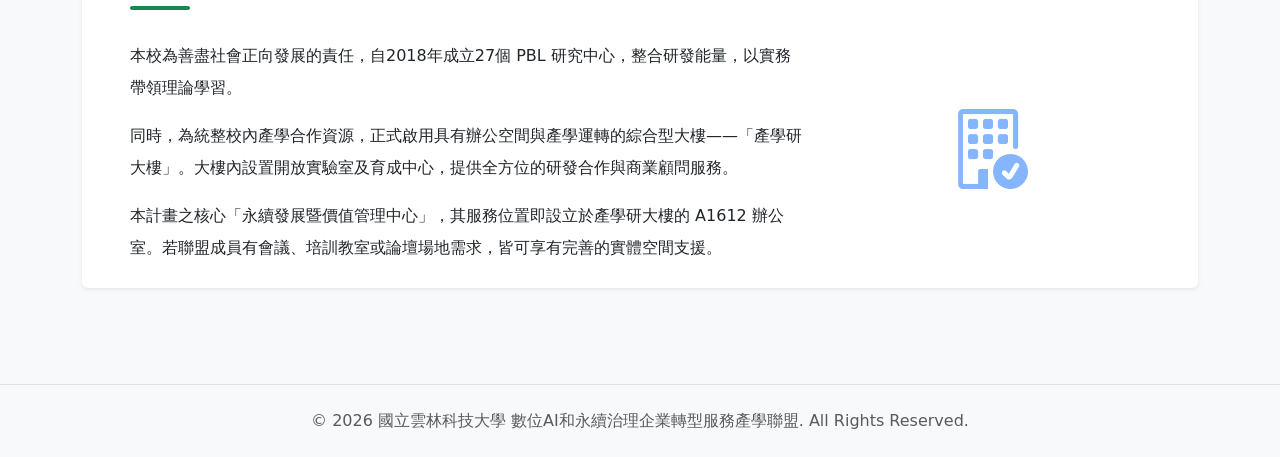
==== commit e196ca04: "Add files via upload 3e" ====
--- a/about.html
+++ b/about.html
@@ -18,7 +18,6 @@
 <body class="bg-light">
     <a class="skip-link visually-hidden-focusable" href="#main-content">跳到主要內容</a>
 
-    <div id="marquee-placeholder"></div>
 
     <header id="site-header"><div id="navbar-placeholder"></div></header>
 
@@ -42,7 +41,7 @@
                         為協助臺灣企業在氣候變遷與數位浪潮下保持競爭力，實現永續經營與智慧化升級的雙重目標，本聯盟推動「數位AI和永續治理企業轉型」策略計畫。
                     </p>
                     <p class="lh-lg">
-                        面對破壞性變革的經濟環境、人工智慧與低碳化科技發展，企業進入快速轉型階段。本聯盟結合大數據與數位轉型工具，協助企業建立智慧決策機制，實現製程優化、能源管理智慧化及碳排減量可視化。我們強調轉型不應僅侷限於科技導入，更需兼顧企業核心能力的發展與顧客需求價值的創新，協助企業透過「學習型組織」與「印記轉型」實現深度變革。
+                        面對破壞性變革的經濟環境、人工智慧與永續治理技術發展，企業進入快速轉型階段。本聯盟結合大數據與數位轉型工具，協助企業建立智慧決策機制，實現製程優化、能源管理智慧化及永續績效可視化。我們強調轉型不應僅侷限於科技導入，更需兼顧企業核心能力的發展與顧客需求價值的創新，協助企業透過「學習型組織」與「印記轉型」實現深度變革。
                     </p>
                 </section>
 
@@ -101,7 +100,7 @@
                                 <h5 class="fw-bold">鍾基強 教授</h5>
                                 <p class="text-muted small mb-2">雲科大機械工程系</p>
                                 <span class="badge bg-warning bg-opacity-10 text-dark">共同主持人</span>
-                                <p class="mt-3 small text-start">專精熱管節能技術與中小企業減碳診斷。</p>
+                                <p class="mt-3 small text-start">專精熱管節能技術與中小企業永續診斷。</p>
                             </div>
                         </div>
                     </div>
@@ -121,33 +120,6 @@
                     </div>
                 </section>
 
-                <section id="structure" class="mb-5 pb-4">
-                    <h3 class="fw-bold section-title">聯盟組織與跨界架構</h3>
-                    <p class="lh-lg">
-                        本聯盟預期運作方式以國立雲林科技大學為中心學校，並建置以中部為首的「產業數位AI和淨零智慧轉型推廣中心」。我們將產官學研的關鍵夥伴整合入商業模式，形成強大的支援網絡：
-                    </p>
-                    <div class="row g-3 mt-3">
-                        <div class="col-md-6">
-                            <ul class="list-group shadow-sm">
-                                <li class="list-group-item bg-light fw-bold text-dark"><i class="bi bi-diagram-3 me-2" aria-hidden="true"></i> 官方與推廣夥伴</li>
-                                <li class="list-group-item">雲林縣政府</li>
-                                <li class="list-group-item">嘉義市政府</li>
-                            </ul>
-                        </div>
-                        <div class="col-md-6">
-                            <ul class="list-group shadow-sm">
-                                <li class="list-group-item bg-light fw-bold text-dark"><i class="bi bi-shield-check me-2" aria-hidden="true"></i> 專業驗證與輔導法人</li>
-                                <li class="list-group-item">財團法人台灣綠色生產力基金會</li>
-                                <li class="list-group-item">財團法人中衛發展中心</li>
-                                <li class="list-group-item">SGS 台灣檢驗科技股份有限公司</li>
-                            </ul>
-                        </div>
-                    </div>
-                    <p class="mt-4 lh-lg text-muted">
-                        透過專業顧問團隊、系統研發能力、減碳技術能力及 ESG 產業數據庫為基石，協助產業界高效率完成數位發展部的人工智慧登錄，以及環境部溫室氣體盤查登錄作業。
-                    </p>
-                </section>
-
             </div>
         </div>
     </div>
@@ -161,7 +133,6 @@
     </footer>
 
    <script src="https://cdn.jsdelivr.net/npm/bootstrap@5.3.0/dist/js/bootstrap.bundle.min.js"></script>
-       <script src="load-marquee.js"></script>
     <script src="load-nav.js"></script>
 </body>
 </html> 
--- a/style.css
+++ b/style.css
@@ -48,79 +48,6 @@
 }
 
 /* =========================
-   Top Marquee
-   ========================= */
-
-.top-marquee-bar {
-    position: relative;
-    width: 100%;
-    overflow: hidden;
-    background: #f3f4f6;
-    border-bottom: 1px solid #e5e7eb;
-    white-space: nowrap;
-    z-index: 1040;
-}
-
-.marquee-track {
-    display: flex;
-    align-items: center;
-    width: max-content;
-    animation: marquee-scroll 28s linear infinite;
-    will-change: transform;
-}
-
-.marquee-content {
-    display: inline-flex;
-    align-items: center;
-    flex-shrink: 0;
-    gap: 2.5rem;
-    padding: 0.7rem 2rem 0.7rem 0;
-    white-space: nowrap;
-    font-size: 1.1rem;
-    font-weight: 700;
-    color: #374151;
-    line-height: 1.4;
-}
-
-.marquee-content span {
-    display: inline-flex;
-    align-items: center;
-    gap: 0.6rem;
-    white-space: nowrap;
-}
-
-.marquee-content i {
-    flex-shrink: 0;
-    font-size: 1.05em;
-}
-
-.top-marquee-bar .bi-megaphone-fill {
-    color: #198754;
-}
-
-.top-marquee-bar .bi-cpu-fill {
-    color: #0d6efd;
-}
-
-.top-marquee-bar .bi-tree-fill {
-    color: #198754;
-}
-
-@keyframes marquee-scroll {
-    from {
-        transform: translateX(0);
-    }
-    to {
-        transform: translateX(-50%);
-    }
-}
-
-.top-marquee-bar:hover .marquee-track,
-.top-marquee-bar:focus-within .marquee-track {
-    animation-play-state: paused;
-}
-
-/* =========================
    Header / Navbar
    ========================= */
 
@@ -1020,11 +947,6 @@
 
 .events-hero,
 .events-status-section,
-.events-summary-section,
-.past-events-section {
-    padding: 4.5rem 0;
-}
-
 .events-hero {
     position: relative;
     overflow: hidden;
@@ -1113,32 +1035,11 @@
 }
 
 .status-badge,
-.event-tag {
-    display: inline-flex;
-    align-items: center;
-    justify-content: center;
-    border-radius: 999px;
-    font-size: 0.85rem;
-    font-weight: 700;
-    letter-spacing: 0.01em;
-    white-space: nowrap;
-}
-
 .status-badge {
     padding: 0.5rem 0.9rem;
 }
 
-.event-tag {
-    padding: 0.36rem 0.8rem;
-}
-
 .status-badge.ended,
-.event-tag.ended {
-    background: #fef2f2;
-    color: #b91c1c;
-    border: 1px solid #fecaca;
-}
-
 .events-heading-left {
     max-width: none;
     margin-left: 0;
@@ -1146,70 +1047,9 @@
     margin-bottom: 1.75rem;
 }
 
-.events-summary-section .section-heading p,
-.past-events-section .section-heading p {
-    max-width: 48rem;
-    color: #4b5563;
-}
-
-.summary-grid {
-    display: grid;
-    grid-template-columns: repeat(3, minmax(0, 1fr));
-    gap: 1.25rem;
-}
-
-.summary-card {
-    background: #ffffff;
-    border: 1px solid #e5e7eb;
-    border-radius: 1.35rem;
-    padding: 1.75rem 1.35rem;
-    text-align: center;
-    box-shadow: 0 10px 28px rgba(15, 23, 42, 0.05);
-    transition: transform 0.2s ease, box-shadow 0.2s ease;
-}
-
 .summary-card:hover {
     transform: translateY(-4px);
     box-shadow: 0 16px 34px rgba(15, 23, 42, 0.08);
-}
-
-.summary-card strong {
-    display: block;
-    font-size: 1.95rem;
-    line-height: 1.2;
-    color: #111827;
-    margin-bottom: 0.55rem;
-}
-
-.summary-card span {
-    display: block;
-    color: #4b5563;
-    line-height: 1.7;
-    font-weight: 600;
-}
-
-.year-block + .year-block {
-    margin-top: 3rem;
-}
-
-.year-header {
-    display: flex;
-    align-items: center;
-    justify-content: space-between;
-    gap: 1rem;
-    margin-bottom: 1.25rem;
-    padding-bottom: 0.85rem;
-    border-bottom: 1px solid #dbe4ee;
-}
-
-.year-header h3 {
-    margin: 0;
-    font-size: 1.7rem;
-    line-height: 1.35;
-    color: #111827;
-    display: flex;
-    align-items: center;
-    gap: 0.75rem;
 }
 
 .year-header h3::before {
@@ -1220,77 +1060,6 @@
     background: linear-gradient(180deg, #2563eb 0%, #16a34a 100%);
 }
 
-.year-count {
-    display: inline-flex;
-    align-items: center;
-    justify-content: center;
-    background: #eef2ff;
-    color: #1d4ed8;
-    border: 1px solid #c7d2fe;
-    border-radius: 999px;
-    padding: 0.45rem 0.85rem;
-    font-size: 0.9rem;
-    font-weight: 700;
-    white-space: nowrap;
-}
-
-.event-grid {
-    display: grid;
-    grid-template-columns: repeat(2, minmax(0, 1fr));
-    gap: 1.25rem;
-}
-
-.event-card {
-    background: #ffffff;
-    border: 1px solid #e5e7eb;
-    border-radius: 1.35rem;
-    padding: 1.3rem 1.3rem 1.2rem;
-    box-shadow: 0 8px 24px rgba(15, 23, 42, 0.05);
-    transition: transform 0.2s ease, box-shadow 0.2s ease, border-color 0.2s ease;
-    min-height: 100%;
-}
-
-.event-card:hover {
-    transform: translateY(-4px);
-    box-shadow: 0 16px 32px rgba(15, 23, 42, 0.08);
-    border-color: #cbd5e1;
-}
-
-.event-card-highlight {
-    background: linear-gradient(135deg, #eff6ff 0%, #f8fafc 100%);
-    border-color: #bfdbfe;
-}
-
-.event-top {
-    display: flex;
-    align-items: flex-start;
-    justify-content: space-between;
-    gap: 0.9rem;
-    margin-bottom: 0.95rem;
-}
-
-.event-date {
-    display: inline-block;
-    font-size: 0.96rem;
-    font-weight: 800;
-    color: #1d4ed8;
-    letter-spacing: 0.01em;
-}
-
-.event-card h4 {
-    margin: 0 0 0.7rem;
-    font-size: 1.08rem;
-    line-height: 1.65;
-    color: #111827;
-    word-break: break-word;
-}
-
-.event-card p {
-    margin: 0;
-    color: #4b5563;
-    line-height: 1.8;
-}
-
 .site-footer {
     background: #ffffff;
     border-top: 1px solid #e5e7eb;
@@ -1310,10 +1079,6 @@
 
 @media (max-width: 991.98px) {
     .events-hero,
-    .events-summary-section,
-    .past-events-section {
-        padding: 4rem 0;
-    }
 
     .events-status-section {
         padding-top: 2rem;
@@ -1330,26 +1095,12 @@
     }
 
     .summary-grid,
-    .event-grid {
-        grid-template-columns: 1fr;
-    }
-
-    .year-header {
-        flex-direction: column;
-        align-items: flex-start;
-    }
-}
-
-@media (max-width: 767.98px) {
+        @media (max-width: 767.98px) {
     .events-container {
         width: min(1120px, calc(100% - 24px));
     }
 
     .events-hero,
-    .events-summary-section,
-    .past-events-section {
-        padding: 3.25rem 0;
-    }
 
     .events-status-section {
         padding-top: 1.5rem;
@@ -1371,43 +1122,11 @@
 
     .events-status-card,
     .summary-card,
-    .event-card {
-        border-radius: 1.1rem;
-    }
-
-    .events-status-card {
+        .events-status-card {
         padding: 1.25rem;
     }
 
-    .summary-card {
-        padding: 1.35rem 1rem;
-    }
-
-    .summary-card strong {
-        font-size: 1.7rem;
-    }
-
-    .year-header h3 {
-        font-size: 1.4rem;
-    }
-
-    .event-card {
-        padding: 1.1rem 1.05rem 1rem;
-    }
-
-    .event-top {
-        flex-direction: column;
-        align-items: flex-start;
-        margin-bottom: 0.85rem;
-    }
-
-    .event-card h4 {
-        font-size: 1rem;
-        line-height: 1.6;
-    }
-}
-
-@media (max-width: 575.98px) {
+                        @media (max-width: 575.98px) {
     .events-hero h1 {
         font-size: 1.8rem;
     }
@@ -1418,16 +1137,7 @@
 
     .status-badge,
     .year-count,
-    .event-tag {
-        font-size: 0.8rem;
-    }
-
-    .summary-card strong {
-        font-size: 1.55rem;
-    }
-}
-
-.events-status-actions {
+        .events-status-actions {
     margin-top: 1.25rem;
 }
 
@@ -1448,4 +1158,39 @@
     color: #ffffff;
     transform: translateY(-2px);
     box-shadow: 0 10px 24px rgba(22, 163, 74, 0.22);
-}+}
+
+/* =========================
+   Media News Page
+   ========================= */
+
+.media-card {
+    transition: all 0.25s ease;
+    border: none;
+    border-radius: 1rem;
+    overflow: hidden;
+}
+
+.media-card:hover {
+    transform: translateY(-4px);
+    box-shadow: 0 12px 28px rgba(0, 0, 0, 0.08);
+}
+
+.media-thumb-wrap {
+    width: 100%;
+    height: 320px;
+    overflow: hidden;
+    background: #e5e7eb;
+}
+
+.media-thumb-img {
+    width: 100%;
+    height: 100%;
+    object-fit: cover;
+    display: block;
+}
+
+.media-meta {
+    font-size: 0.9rem;
+    color: #6b7280;
+}
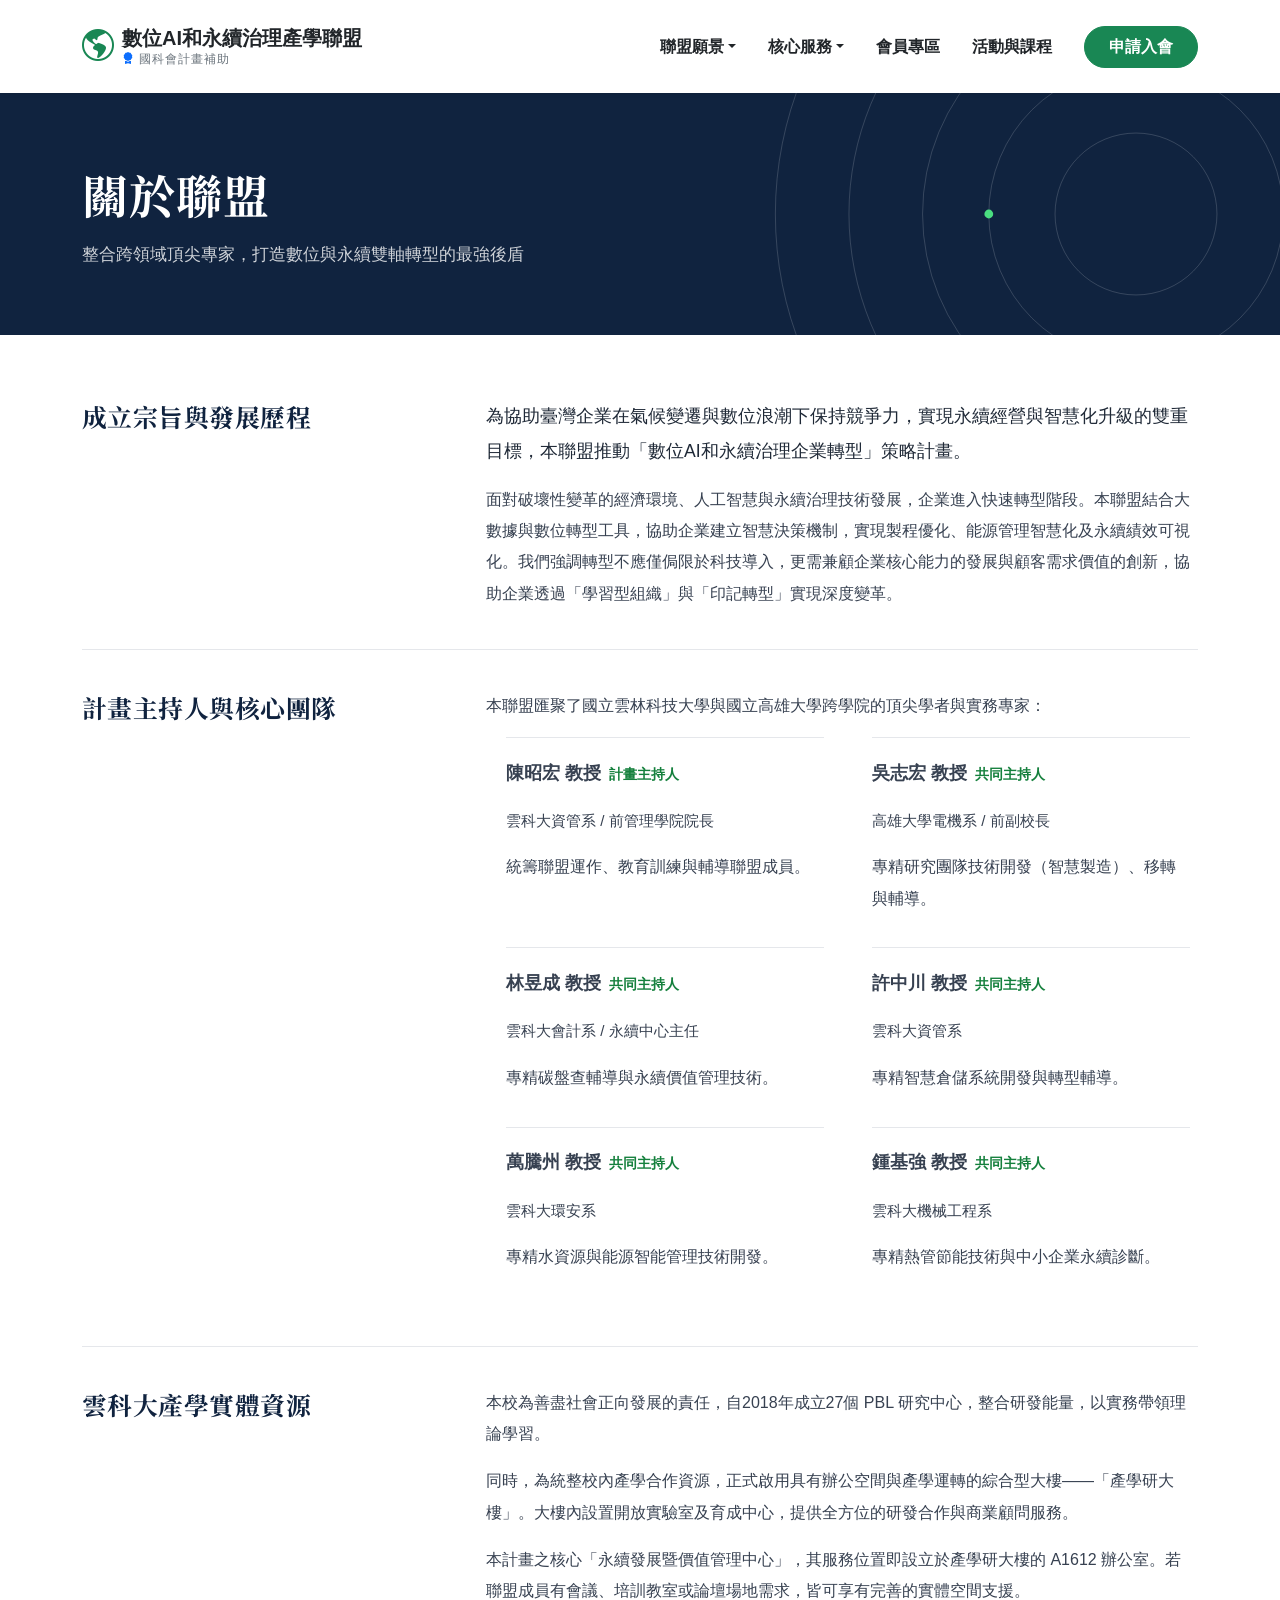
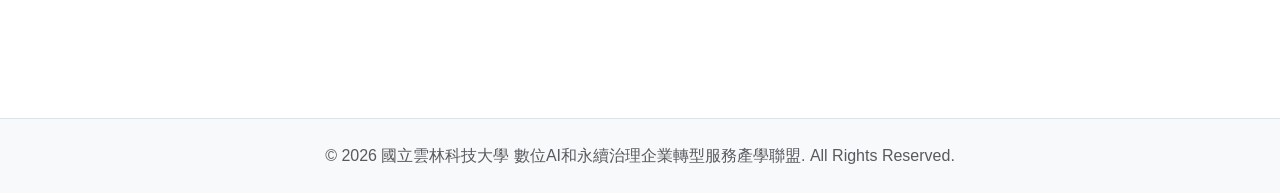
==== commit 55b4ee5e: "更新全站視覺與響應式版面，優化活動、課程及媒體報導功能，並壓縮圖片提升載入速度。" ====
--- a/about.html
+++ b/about.html
@@ -1,7 +1,6 @@
 <!DOCTYPE html>
 <html lang="zh-TW">
 <head>
-    <link rel="stylesheet" href="style.css">
     <meta charset="UTF-8">
     <meta name="viewport" content="width=device-width, initial-scale=1.0">
     <title>關於聯盟 - 數位AI和永續治理企業轉型服務產學聯盟</title>
@@ -14,6 +13,10 @@
         .section-title::after { content: ''; position: absolute; left: 0; bottom: 0; width: 60px; height: 4px; background-color: #198754; border-radius: 2px; }
         .team-card i { font-size: 2.5rem; color: #0d6efd; margin-bottom: 15px; }
     </style>
+    <link rel="preconnect" href="https://fonts.googleapis.com">
+    <link rel="preconnect" href="https://fonts.gstatic.com" crossorigin>
+    <link rel="stylesheet" href="https://fonts.googleapis.com/css2?family=Noto+Serif+TC:wght@600;700&display=swap">
+    <link rel="stylesheet" href="style.css">
 </head>
 <body class="bg-light">
     <a class="skip-link visually-hidden-focusable" href="#main-content">跳到主要內容</a>
@@ -22,105 +25,73 @@
     <header id="site-header"><div id="navbar-placeholder"></div></header>
 
     <main id="main-content" tabindex="-1">
+    <section class="page-head">
+        <svg class="page-head-rings" viewBox="-500 -500 1000 1000" aria-hidden="true" focusable="false">
+            <circle r="110"></circle><circle r="200"></circle><circle r="290"></circle><circle r="390"></circle><circle r="490"></circle>
+            <circle class="dot" cx="-200" cy="0" r="6"></circle>
+        </svg>
+        <div class="container">
+            <h1>關於聯盟</h1>
+            <p>整合跨領域頂尖專家，打造數位與永續雙軸轉型的最強後盾</p>
+        </div>
+    </section>
+    <div class="doc-page">
+        <div class="container">
+            <section class="doc-block" id="purpose">
+                <h2>成立宗旨與發展歷程</h2>
+                <div class="doc-body">
+                    <p class="doc-lead">為協助臺灣企業在氣候變遷與數位浪潮下保持競爭力，實現永續經營與智慧化升級的雙重目標，本聯盟推動「數位AI和永續治理企業轉型」策略計畫。</p>
+                    <p>面對破壞性變革的經濟環境、人工智慧與永續治理技術發展，企業進入快速轉型階段。本聯盟結合大數據與數位轉型工具，協助企業建立智慧決策機制，實現製程優化、能源管理智慧化及永續績效可視化。我們強調轉型不應僅侷限於科技導入，更需兼顧企業核心能力的發展與顧客需求價值的創新，協助企業透過「學習型組織」與「印記轉型」實現深度變革。</p>
+                </div>
+            </section>
 
+            <section class="doc-block" id="team">
+                <h2>計畫主持人與核心團隊</h2>
+                <div class="doc-body">
+                    <p>本聯盟匯聚了國立雲林科技大學與國立高雄大學跨學院的頂尖學者與實務專家：</p>
+                    <ul class="people-list">
+                        <li class="person">
+                            <p class="person-name">陳昭宏 教授<span class="person-role">計畫主持人</span></p>
+                            <p class="person-org">雲科大資管系 / 前管理學院院長</p>
+                            <p class="person-focus">統籌聯盟運作、教育訓練與輔導聯盟成員。</p>
+                        </li>
+                        <li class="person">
+                            <p class="person-name">吳志宏 教授<span class="person-role">共同主持人</span></p>
+                            <p class="person-org">高雄大學電機系 / 前副校長</p>
+                            <p class="person-focus">專精研究團隊技術開發（智慧製造）、移轉與輔導。</p>
+                        </li>
+                        <li class="person">
+                            <p class="person-name">林昱成 教授<span class="person-role">共同主持人</span></p>
+                            <p class="person-org">雲科大會計系 / 永續中心主任</p>
+                            <p class="person-focus">專精碳盤查輔導與永續價值管理技術。</p>
+                        </li>
+                        <li class="person">
+                            <p class="person-name">許中川 教授<span class="person-role">共同主持人</span></p>
+                            <p class="person-org">雲科大資管系</p>
+                            <p class="person-focus">專精智慧倉儲系統開發與轉型輔導。</p>
+                        </li>
+                        <li class="person">
+                            <p class="person-name">萬騰州 教授<span class="person-role">共同主持人</span></p>
+                            <p class="person-org">雲科大環安系</p>
+                            <p class="person-focus">專精水資源與能源智能管理技術開發。</p>
+                        </li>
+                        <li class="person">
+                            <p class="person-name">鍾基強 教授<span class="person-role">共同主持人</span></p>
+                            <p class="person-org">雲科大機械工程系</p>
+                            <p class="person-focus">專精熱管節能技術與中小企業永續診斷。</p>
+                        </li>
+                    </ul>
+                </div>
+            </section>
 
-    <div class="bg-dark text-white py-5 text-center shadow-sm" style="background-image: linear-gradient(rgba(11, 15, 25, 0.8), rgba(11, 15, 25, 0.9)), url('banner.png'); background-size: cover; background-position: center;">
-        <div class="container py-4">
-            <h1 class="display-5 fw-bold mb-3">關於聯盟</h1>
-            <p class="lead text-light mb-0">整合跨領域頂尖專家，打造數位與永續雙軸轉型的最強後盾</p>
-        </div>
-    </div>
-
-    <div class="container py-5">
-        <div class="row">
-            <div class="col-lg-12">
-                
-                <section id="purpose" class="mb-5 pb-4 bg-white p-5 rounded shadow-sm border-top border-success border-4">
-                    <h3 class="fw-bold section-title">成立宗旨與發展歷程</h3>
-                    <p class="fs-5 text-muted lh-lg">
-                        為協助臺灣企業在氣候變遷與數位浪潮下保持競爭力，實現永續經營與智慧化升級的雙重目標，本聯盟推動「數位AI和永續治理企業轉型」策略計畫。
-                    </p>
-                    <p class="lh-lg">
-                        面對破壞性變革的經濟環境、人工智慧與永續治理技術發展，企業進入快速轉型階段。本聯盟結合大數據與數位轉型工具，協助企業建立智慧決策機制，實現製程優化、能源管理智慧化及永續績效可視化。我們強調轉型不應僅侷限於科技導入，更需兼顧企業核心能力的發展與顧客需求價值的創新，協助企業透過「學習型組織」與「印記轉型」實現深度變革。
-                    </p>
-                </section>
-
-                <section id="team" class="mb-5 pb-4">
-                    <h3 class="fw-bold section-title">計畫主持人與核心團隊</h3>
-                    <p class="mb-4">本聯盟匯聚了國立雲林科技大學與國立高雄大學跨學院的頂尖學者與實務專家：</p>
-                    <div class="row g-4 text-center">
-                        <div class="col-md-4">
-                            <div class="card h-100 border-0 shadow-sm p-4 card-hover">
-                                <div class="team-card"><i class="bi bi-person-bounding-box text-primary" aria-hidden="true"></i></div>
-                                <h5 class="fw-bold">陳昭宏 教授</h5>
-                                <p class="text-muted small mb-2">雲科大資管系 / 前管理學院院長</p>
-                                <span class="badge bg-primary bg-opacity-10 text-primary">計畫主持人</span>
-                                <p class="mt-3 small text-start">統籌聯盟運作、教育訓練與輔導聯盟成員。</p>
-                            </div>
-                        </div>
-                        <div class="col-md-4">
-                            <div class="card h-100 border-0 shadow-sm p-4 card-hover">
-                                <div class="team-card"><i class="bi bi-cpu text-success" aria-hidden="true"></i></div>
-                                <h5 class="fw-bold">吳志宏 教授</h5>
-                                <p class="text-muted small mb-2">高雄大學電機系 / 前副校長</p>
-                                <span class="badge bg-success bg-opacity-10 text-success">共同主持人</span>
-                                <p class="mt-3 small text-start">專精研究團隊技術開發（智慧製造）、移轉與輔導。</p>
-                            </div>
-                        </div>
-                        <div class="col-md-4">
-                            <div class="card h-100 border-0 shadow-sm p-4 card-hover">
-                                <div class="team-card"><i class="bi bi-tree text-success" aria-hidden="true"></i></div>
-                                <h5 class="fw-bold">林昱成 教授</h5>
-                                <p class="text-muted small mb-2">雲科大會計系 / 永續中心主任</p>
-                                <span class="badge bg-success bg-opacity-10 text-success">共同主持人</span>
-                                <p class="mt-3 small text-start">專精碳盤查輔導與永續價值管理技術。</p>
-                            </div>
-                        </div>
-                        <div class="col-md-4">
-                            <div class="card h-100 border-0 shadow-sm p-4 card-hover">
-                                <div class="team-card"><i class="bi bi-box-seam text-secondary" aria-hidden="true"></i></div>
-                                <h5 class="fw-bold">許中川 教授</h5>
-                                <p class="text-muted small mb-2">雲科大資管系</p>
-                                <span class="badge bg-secondary bg-opacity-10 text-secondary">共同主持人</span>
-                                <p class="mt-3 small text-start">專精智慧倉儲系統開發與轉型輔導。</p>
-                            </div>
-                        </div>
-                        <div class="col-md-4">
-                            <div class="card h-100 border-0 shadow-sm p-4 card-hover">
-                                <div class="team-card"><i class="bi bi-droplet text-info" aria-hidden="true"></i></div>
-                                <h5 class="fw-bold">萬騰州 教授</h5>
-                                <p class="text-muted small mb-2">雲科大環安系</p>
-                                <span class="badge bg-info bg-opacity-10 text-info">共同主持人</span>
-                                <p class="mt-3 small text-start">專精水資源與能源智能管理技術開發。</p>
-                            </div>
-                        </div>
-                        <div class="col-md-4">
-                            <div class="card h-100 border-0 shadow-sm p-4 card-hover">
-                                <div class="team-card"><i class="bi bi-lightning text-warning" aria-hidden="true"></i></div>
-                                <h5 class="fw-bold">鍾基強 教授</h5>
-                                <p class="text-muted small mb-2">雲科大機械工程系</p>
-                                <span class="badge bg-warning bg-opacity-10 text-dark">共同主持人</span>
-                                <p class="mt-3 small text-start">專精熱管節能技術與中小企業永續診斷。</p>
-                            </div>
-                        </div>
-                    </div>
-                </section>
-
-                <section id="resources" class="mb-5 pb-4 bg-white p-5 rounded shadow-sm border-top border-primary border-4">
-                    <h3 class="fw-bold section-title">雲科大產學實體資源</h3>
-                    <div class="row align-items-center">
-                        <div class="col-md-8">
-                            <p class="lh-lg">本校為善盡社會正向發展的責任，自2018年成立27個 PBL 研究中心，整合研發能量，以實務帶領理論學習。</p>
-                            <p class="lh-lg">同時，為統整校內產學合作資源，正式啟用具有辦公空間與產學運轉的綜合型大樓——「產學研大樓」。大樓內設置開放實驗室及育成中心，提供全方位的研發合作與商業顧問服務。</p>
-                            <p class="lh-lg mb-0">本計畫之核心「永續發展暨價值管理中心」，其服務位置即設立於產學研大樓的 A1612 辦公室。若聯盟成員有會議、培訓教室或論壇場地需求，皆可享有完善的實體空間支援。</p>
-                        </div>
-                        <div class="col-md-4 text-center">
-                            <i class="bi bi-building-check display-1 text-primary opacity-50" aria-hidden="true"></i>
-                        </div>
-                    </div>
-                </section>
-
-            </div>
+            <section class="doc-block" id="resources">
+                <h2>雲科大產學實體資源</h2>
+                <div class="doc-body">
+                    <p>本校為善盡社會正向發展的責任，自2018年成立27個 PBL 研究中心，整合研發能量，以實務帶領理論學習。</p>
+                    <p>同時，為統整校內產學合作資源，正式啟用具有辦公空間與產學運轉的綜合型大樓——「產學研大樓」。大樓內設置開放實驗室及育成中心，提供全方位的研發合作與商業顧問服務。</p>
+                    <p>本計畫之核心「永續發展暨價值管理中心」，其服務位置即設立於產學研大樓的 A1612 辦公室。若聯盟成員有會議、培訓教室或論壇場地需求，皆可享有完善的實體空間支援。</p>
+                </div>
+            </section>
         </div>
     </div>
     </main>
--- a/style.css
+++ b/style.css
@@ -11,6 +11,14 @@
     color: #1f2937;
     background-color: #f8f9fa;
     line-height: 1.6;
+}
+
+/* 標題用宋體（思源宋體），和內文黑體區分；卡片內的小標維持黑體 */
+h1,
+h2 {
+    font-family: "Noto Serif TC", "Noto Serif CJK TC", "Source Han Serif TC", "PMingLiU", serif;
+    font-weight: 700;
+    letter-spacing: 0.02em;
 }
 
 img {
@@ -172,73 +180,279 @@
 }
 
 /* =========================
-   Home Hero Banner
+   Home Hero：同心圓主視覺
    ========================= */
 
-.hero-section {
-    background:
-        linear-gradient(rgba(6, 15, 30, 0.52), rgba(6, 15, 30, 0.56)),
-        url("images/banner.png") center center / cover no-repeat;
-    min-height: 78vh;
+.hero-orbit {
+    position: relative;
+    overflow: hidden;
     display: flex;
     align-items: center;
-    justify-content: center;
-    text-align: center;
-    padding: 7rem 1rem 6rem;
+    min-height: clamp(560px, 80vh, 780px);
+    padding: 5rem 0;
+    background: #10233f;
     color: #ffffff;
 }
 
-.hero-section .container {
-    max-width: 1100px;
-}
-
-.hero-section .badge {
-    font-weight: 700;
+.hero-orbit-inner {
+    position: relative;
+    z-index: 1;
+}
+
+.hero-copy {
+    max-width: 31rem;
+}
+
+.hero-copy h1 {
+    margin: 0 0 1.5rem;
+    font-size: clamp(2.3rem, 4.6vw, 3.7rem);
+    font-weight: 700;
+    line-height: 1.28;
     letter-spacing: 0.02em;
-}
-
-.hero-section h1 {
     color: #ffffff;
-    line-height: 1.2;
-    letter-spacing: -0.02em;
-    text-shadow: 0 8px 24px rgba(0, 0, 0, 0.35);
-}
-
-.hero-section .lead {
-    color: rgba(255, 255, 255, 0.92) !important;
-    text-shadow: 0 4px 16px rgba(0, 0, 0, 0.28);
-}
-
-.hero-section .btn-outline-light {
-    border-width: 2px;
-    box-shadow: 0 8px 24px rgba(0, 0, 0, 0.18);
-}
-
-.hero-section .btn-outline-light:hover {
-    transform: translateY(-2px);
-}
+}
+
+.hero-lead {
+    margin: 0 0 2.25rem;
+    font-size: 1.08rem;
+    line-height: 1.95;
+    color: rgba(255, 255, 255, 0.82);
+}
+
+.hero-actions {
+    display: flex;
+    flex-wrap: wrap;
+    gap: 0.75rem;
+}
+
+.hero-btn-primary,
+.hero-btn-secondary {
+    min-height: 48px;
+    padding: 0.7rem 1.6rem;
+    border-radius: 999px;
+    font-weight: 700;
+}
+
+.hero-btn-primary {
+    background: #15803d;
+    border: 1px solid #15803d;
+    color: #ffffff;
+}
+
+.hero-btn-primary:hover,
+.hero-btn-primary:focus-visible {
+    background: #166534;
+    border-color: #166534;
+    color: #ffffff;
+}
+
+.hero-btn-secondary {
+    border: 1px solid rgba(255, 255, 255, 0.55);
+    color: #ffffff;
+}
+
+.hero-btn-secondary:hover,
+.hero-btn-secondary:focus-visible {
+    background: rgba(255, 255, 255, 0.1);
+    color: #ffffff;
+}
+
+.hero-orbit .btn:focus-visible {
+    outline: 3px solid #ffffff;
+    outline-offset: 3px;
+}
+
+/* 同心圓：圓心在右側，外圈延伸出畫面 */
+.hero-orbit-svg {
+    position: absolute;
+    top: 50%;
+    left: 68%;
+    width: min(1080px, 100vw);
+    height: auto;
+    aspect-ratio: 1;
+    transform: translate(-50%, -50%);
+    overflow: visible;
+    pointer-events: none;
+}
+
+.hero-orbit-svg * {
+    transform-box: view-box;
+    transform-origin: 0 0;
+}
+
+.hero-orbit-svg .ring {
+    fill: none;
+    stroke: rgba(255, 255, 255, 0.34);
+    stroke-width: 1;
+    vector-effect: non-scaling-stroke;
+}
+
+.hero-orbit-svg .ring-faint {
+    stroke: rgba(255, 255, 255, 0.14);
+}
+
+.hero-orbit-svg .orbit-dot {
+    fill: rgba(255, 255, 255, 0.7);
+}
+
+.hero-orbit-svg .orbit-dot.is-green {
+    fill: #4ade80;
+}
+
+.hero-orbit-svg .ring-label circle {
+    fill: #ffffff;
+}
+
+/* 文字外圈描上底色，遮住穿過文字的軌道線 */
+.hero-orbit-svg .ring-label text {
+    fill: rgba(255, 255, 255, 0.92);
+    font-size: 17px;
+    font-weight: 500;
+    letter-spacing: 0.04em;
+    paint-order: stroke;
+    stroke: #10233f;
+    stroke-width: 8px;
+    stroke-linejoin: round;
+}
+
+.hero-orbit-svg .core-edge {
+    fill: none;
+    stroke: rgba(255, 255, 255, 0.55);
+    stroke-width: 1.5;
+    vector-effect: non-scaling-stroke;
+}
+
+.hero-orbit-svg .core-divider {
+    stroke: rgba(255, 255, 255, 0.7);
+    stroke-width: 1;
+    vector-effect: non-scaling-stroke;
+}
+
+.hero-orbit-svg .ripple {
+    fill: none;
+    stroke: rgba(74, 222, 128, 0.6);
+    stroke-width: 1.5;
+    vector-effect: non-scaling-stroke;
+    opacity: 0;
+}
+
+/* 唯一的動畫時刻：載入時由內向外展開一次，之後只剩軌道上的點緩慢移動 */
+@media (prefers-reduced-motion: no-preference) {
+    .hero-orbit-svg .ring,
+    .hero-orbit-svg .core {
+        animation: orbit-expand 1.1s cubic-bezier(0.2, 0.7, 0.2, 1) both;
+    }
+
+    .hero-orbit-svg .core   { animation-delay: 0s; }
+    .hero-orbit-svg .ring-1 { animation-delay: 0.15s; }
+    .hero-orbit-svg .ring-2 { animation-delay: 0.3s; }
+    .hero-orbit-svg .ring-3 { animation-delay: 0.45s; }
+    .hero-orbit-svg .ring-4 { animation-delay: 0.6s; }
+    .hero-orbit-svg .ring-5 { animation-delay: 0.75s; }
+
+    .hero-orbit-svg .ripple {
+        animation: orbit-ripple 2.6s ease-out 0.2s 1 both;
+    }
+
+    .hero-orbit-svg .ring-label {
+        animation: orbit-fade 0.8s ease-out both;
+    }
+
+    .hero-orbit-svg .label-1 { animation-delay: 0.9s; }
+    .hero-orbit-svg .label-2 { animation-delay: 1.05s; }
+    .hero-orbit-svg .label-3 { animation-delay: 1.2s; }
+
+    .hero-orbit-svg .orbit {
+        animation: orbit-spin linear infinite, orbit-fade 1s ease-out 1s both;
+    }
+
+    .hero-orbit-svg .orbit-1 { animation-duration: 70s, 1s; }
+    .hero-orbit-svg .orbit-2 { animation-duration: 110s, 1s; animation-direction: reverse, normal; }
+    .hero-orbit-svg .orbit-3 { animation-duration: 150s, 1s; }
+    .hero-orbit-svg .orbit-4 { animation-duration: 210s, 1s; animation-direction: reverse, normal; }
+}
+
+@keyframes orbit-expand {
+    from { transform: scale(0.35); opacity: 0; }
+    to   { transform: scale(1);    opacity: 1; }
+}
+
+@keyframes orbit-ripple {
+    0%   { transform: scale(1);  opacity: 0.8; }
+    100% { transform: scale(9);  opacity: 0; }
+}
+
+@keyframes orbit-fade {
+    from { opacity: 0; }
+    to   { opacity: 1; }
+}
+
+@keyframes orbit-spin {
+    to { transform: rotate(360deg); }
+}
+
+@media (max-width: 991.98px) {
+    .hero-orbit {
+        min-height: auto;
+        padding: 21rem 0 3.5rem;
+    }
+
+    /* 手機與平板：同心圓移到文字上方，外圈延伸到畫面外 */
+    .hero-orbit-svg {
+        top: 12rem;
+        left: 50%;
+        width: 140vw;
+        max-width: 600px;
+    }
+
+    .hero-orbit-svg .ring-label text {
+        font-size: 19px;
+    }
+}
+
+
+
+
+
+
+
 
 /* =========================
    Shared Card Effects
    ========================= */
 
-.card-hover {
-    transition: transform 0.25s ease, box-shadow 0.25s ease;
-}
-
-.card-hover:hover {
-    transform: translateY(-6px);
-    box-shadow: 0 14px 32px rgba(15, 23, 42, 0.12) !important;
-}
+/* 卡片不再做滑過上浮效果：這些卡片不能點擊，上浮會讓人誤以為是連結 */
 
 /* =========================
    Home Sections
    ========================= */
 
+/* ---------- 區塊底色：白／淡綠灰／深藍 交替 ---------- */
+
+.section-white {
+    background-color: #ffffff;
+}
+
+.section-tint {
+    background-color: #eef4f0;
+}
+
+.section-navy {
+    background: #10233f;
+}
+
 #services h2,
 #membership h2,
+#latest-events h2 {
+    color: #111827;
+}
+
 #contact h2 {
-    color: #111827;
+    color: #ffffff;
+}
+
+#contact p.text-light {
+    color: rgba(255, 255, 255, 0.88) !important;
 }
 
 #services .card,
@@ -263,16 +477,131 @@
     color: #111827;
 }
 
-#contact {
-    background: linear-gradient(135deg, #111827 0%, #1f2937 100%) !important;
-}
-
 #contact .bg-white {
     border-radius: 1.4rem;
 }
 
 #contact .btn-success {
     border-radius: 999px;
+}
+
+/* ---------- 首頁：最新活動 ---------- */
+
+.home-next {
+    display: flex;
+    flex-wrap: wrap;
+    align-items: center;
+    gap: 0.5rem 1.25rem;
+    padding: 1rem 1.4rem;
+    border-radius: 1rem;
+    border-left: 5px solid #15803d;
+    background: #ffffff;
+    color: #1f2937;
+    box-shadow: 0 8px 24px rgba(15, 23, 42, 0.06);
+}
+
+.home-next:hover .home-next-title,
+.home-next:focus-visible .home-next-title {
+    text-decoration: underline;
+    text-underline-offset: 0.2em;
+}
+
+.home-next-label {
+    padding: 0.2rem 0.7rem;
+    border-radius: 999px;
+    background: #dcfce7;
+    color: #166534;
+    font-size: 0.85rem;
+    font-weight: 700;
+}
+
+.home-next-date {
+    color: #4b5563;
+    font-variant-numeric: tabular-nums;
+}
+
+.home-next-title {
+    flex: 1 1 18rem;
+    font-weight: 700;
+    color: #0f172a;
+}
+
+.home-next-days {
+    color: #15803d;
+    font-weight: 700;
+    white-space: nowrap;
+}
+
+.home-event-card {
+    display: flex;
+    flex-direction: column;
+    height: 100%;
+    border-radius: 1.2rem;
+    overflow: hidden;
+    background: #ffffff;
+    color: #1f2937;
+    box-shadow: 0 8px 24px rgba(15, 23, 42, 0.06);
+}
+
+.home-event-card:hover h3,
+.home-event-card:focus-visible h3 {
+    text-decoration: underline;
+    text-underline-offset: 0.2em;
+}
+
+.home-next:focus-visible,
+.home-event-card:focus-visible {
+    outline: 3px solid #2563eb;
+    outline-offset: 3px;
+}
+
+.home-event-img {
+    margin: 0;
+    aspect-ratio: 16 / 10;
+    background: #e5e7eb;
+    overflow: hidden;
+}
+
+.home-event-img img {
+    width: 100%;
+    height: 100%;
+    object-fit: cover;
+    display: block;
+}
+
+.home-event-img.is-portrait img {
+    object-position: center top;
+}
+
+.home-event-body {
+    display: flex;
+    flex-direction: column;
+    gap: 0.6rem;
+    padding: 1.25rem 1.3rem 1.4rem;
+}
+
+.home-event-body .past-date {
+    display: flex;
+    align-items: center;
+    justify-content: space-between;
+    gap: 0.5rem;
+    color: #4b5563;
+    font-size: 0.92rem;
+    font-variant-numeric: tabular-nums;
+}
+
+.home-event-body h3 {
+    margin: 0;
+    font-size: 1.12rem;
+    font-weight: 700;
+    line-height: 1.5;
+    color: #0f172a;
+}
+
+.home-event-place {
+    margin: 0;
+    color: #4b5563;
+    font-size: 0.95rem;
 }
 
 /* =========================
@@ -288,16 +617,13 @@
    ========================= */
 
 .membership-page {
-    background: linear-gradient(180deg, #f8fafc 0%, #f3f4f6 100%);
+    background: #f8fafc;
     color: #1f2937;
 }
 
 /* Hero Section */
 .membership-hero {
-    background:
-        radial-gradient(circle at top right, rgba(22, 163, 74, 0.12), transparent 30%),
-        radial-gradient(circle at left center, rgba(59, 130, 246, 0.08), transparent 25%),
-        linear-gradient(180deg, #ffffff 0%, #f8fafc 100%);
+    background: #ffffff;
 }
 
 .membership-eyebrow {
@@ -443,7 +769,6 @@
 }
 
 .benefit-card:hover {
-    transform: translateY(-4px);
     box-shadow: 0 14px 30px rgba(15, 23, 42, 0.08);
 }
 
@@ -484,10 +809,6 @@
     transition: transform 0.25s ease, box-shadow 0.25s ease;
 }
 
-.pricing-card:hover {
-    transform: translateY(-6px);
-}
-
 .pricing-card-general,
 .pricing-card-honorary {
     box-shadow: 0 10px 30px rgba(15, 23, 42, 0.07);
@@ -498,25 +819,21 @@
     transform: translateY(-4px);
 }
 
-.pricing-card-core:hover {
-    transform: translateY(-10px);
-}
-
 .pricing-header {
     padding: 1.5rem 1.5rem 1.25rem;
     color: #ffffff;
 }
 
 .bg-general {
-    background: linear-gradient(135deg, #2563eb 0%, #1d4ed8 100%);
+    background: #1d4ed8;
 }
 
 .bg-core {
-    background: linear-gradient(135deg, #15803d 0%, #16a34a 100%);
+    background: #15803d;
 }
 
 .bg-honorary {
-    background: linear-gradient(135deg, #facc15 0%, #f59e0b 100%);
+    background: #f59e0b;
 }
 
 .plan-type {
@@ -626,7 +943,7 @@
 
 /* Selection Tips */
 .membership-tip-panel {
-    background: linear-gradient(135deg, #ffffff 0%, #f0fdf4 100%);
+    background: #f0fdf4;
     border: 1px solid #dcfce7;
     border-radius: 1.5rem;
     padding: 2rem;
@@ -745,11 +1062,6 @@
    Responsive
    ========================= */
 
-@media (max-width: 1199.98px) {
-    .hero-section h1 {
-        font-size: 3rem;
-    }
-}
 
 @media (max-width: 991.98px) {
     .marquee-content {
@@ -758,14 +1070,7 @@
         padding: 0.6rem 1.5rem 0.6rem 0;
     }
 
-    .hero-section {
-        min-height: 68vh;
-        padding: 6rem 1rem 5rem;
-    }
-
-    .hero-section h1 {
-        font-size: 2.5rem;
-    }
+
 
     .navbar .dropdown-submenu > .dropdown-menu {
         position: static;
@@ -790,10 +1095,6 @@
         transform: none;
     }
 
-    .pricing-card-core:hover {
-        transform: translateY(-6px);
-    }
-
     .membership-tip-panel {
         padding: 1.5rem;
     }
@@ -810,18 +1111,8 @@
         gap: 0.45rem;
     }
 
-    .hero-section {
-        min-height: 60vh;
-        padding: 5rem 1rem 4rem;
-    }
-
-    .hero-section h1 {
-        font-size: 2rem;
-    }
-
-    .hero-section .lead {
-        font-size: 1rem;
-    }
+
+
 
     .overview-grid {
         grid-template-columns: 1fr;
@@ -866,9 +1157,6 @@
         gap: 1.2rem;
     }
 
-    .hero-section h1 {
-        font-size: 1.75rem;
-    }
 
     .membership-eyebrow {
         font-size: 0.85rem;
@@ -933,11 +1221,18 @@
    ========================= */
 
 .events-page {
-    background:
-        radial-gradient(circle at top right, rgba(37, 99, 235, 0.08), transparent 22%),
-        radial-gradient(circle at left top, rgba(22, 163, 74, 0.07), transparent 20%),
-        linear-gradient(180deg, #f8fafc 0%, #f3f4f6 100%);
-    color: #1f2937;
+    --ev-navy: #0f172a;
+    --ev-blue: #1d4ed8;
+    --ev-green: #15803d;
+    --ev-green-soft: #dcfce7;
+    --ev-text: #1f2937;
+    --ev-muted: #4b5563;
+    --ev-border: #e5e7eb;
+    --ev-surface: #ffffff;
+
+    background: #f8fafc;
+    color: var(--ev-text);
+    padding-bottom: 4rem;
 }
 
 .events-container {
@@ -945,27 +1240,14 @@
     margin: 0 auto;
 }
 
-.events-hero,
-.events-status-section,
+/* ---------- Hero ---------- */
+
 .events-hero {
     position: relative;
     overflow: hidden;
-    background:
-        linear-gradient(135deg, rgba(15, 23, 42, 0.92), rgba(30, 64, 175, 0.88)),
-        linear-gradient(180deg, #0f172a 0%, #1d4ed8 100%);
+    background: #10233f;
     color: #ffffff;
     padding: 5.5rem 0 5rem;
-}
-
-.events-hero::before {
-    content: "";
-    position: absolute;
-    inset: 0;
-    background:
-        radial-gradient(circle at 15% 25%, rgba(255, 255, 255, 0.12), transparent 20%),
-        radial-gradient(circle at 85% 20%, rgba(134, 239, 172, 0.16), transparent 18%),
-        radial-gradient(circle at 70% 75%, rgba(147, 197, 253, 0.15), transparent 18%);
-    pointer-events: none;
 }
 
 .events-hero .events-container {
@@ -979,7 +1261,6 @@
     line-height: 1.15;
     letter-spacing: -0.03em;
     color: #ffffff;
-    text-shadow: 0 10px 28px rgba(0, 0, 0, 0.22);
 }
 
 .events-hero .section-kicker {
@@ -993,6 +1274,258 @@
     margin-bottom: 1rem;
 }
 
+/* ---------- Hero：左文字、右下一場活動 ---------- */
+
+.events-hero-grid {
+    display: grid;
+    grid-template-columns: minmax(0, 1fr) minmax(300px, 380px);
+    gap: 3rem;
+    align-items: center;
+}
+
+.next-event {
+    background: #ffffff;
+    color: #1f2937;
+    border-radius: 1.25rem;
+    padding: 1.5rem 1.6rem;
+    box-shadow: 0 24px 50px rgba(2, 6, 23, 0.35);
+}
+
+.next-event-label {
+    margin: 0 0 0.5rem;
+    font-size: 0.9rem;
+    font-weight: 700;
+    color: #15803d;
+}
+
+.next-event-date {
+    margin: 0;
+    color: #4b5563;
+    font-variant-numeric: tabular-nums;
+}
+
+.next-event .next-event-title {
+    margin: 0.35rem 0 0.25rem;
+    font-size: 1.3rem;
+    font-weight: 700;
+    line-height: 1.45;
+    color: #0f172a;
+}
+
+.next-event-speaker {
+    margin: 0;
+    color: #4b5563;
+}
+
+.next-event-empty {
+    margin: 0 0 1rem;
+    color: #4b5563;
+    line-height: 1.8;
+}
+
+/* 倒數計時：本頁唯一的強調元素 */
+.countdown {
+    display: grid;
+    grid-template-columns: repeat(3, 1fr);
+    margin: 1.25rem 0;
+    padding: 1rem 0;
+    border-top: 1px solid #e5e7eb;
+    border-bottom: 1px solid #e5e7eb;
+}
+
+.countdown-unit {
+    display: flex;
+    align-items: baseline;
+    justify-content: center;
+    gap: 0.25rem;
+}
+
+.countdown-unit + .countdown-unit {
+    border-left: 1px solid #e5e7eb;
+}
+
+.countdown-num {
+    font-size: 2.6rem;
+    font-weight: 700;
+    line-height: 1;
+    letter-spacing: -0.03em;
+    color: #15803d;
+    font-variant-numeric: tabular-nums;
+}
+
+.countdown-label {
+    font-size: 0.95rem;
+    color: #4b5563;
+}
+
+.countdown-live {
+    margin: 1.25rem 0;
+    padding: 0.85rem;
+    border-radius: 0.75rem;
+    background: #dcfce7;
+    color: #166534;
+    font-weight: 700;
+    text-align: center;
+}
+
+.next-event-link {
+    display: inline-flex;
+    align-items: center;
+    min-height: 44px;
+    color: #1d4ed8;
+    font-weight: 700;
+    text-decoration: underline;
+    text-underline-offset: 0.25em;
+}
+
+.next-event-link:hover {
+    color: #1e3a8a;
+}
+
+/* ---------- Hero：活動時間軸 ---------- */
+
+.events-timeline {
+    margin-top: 3rem;
+}
+
+.tl-scroll {
+    overflow-x: auto;
+    scrollbar-width: thin;
+    padding-bottom: 0.25rem;
+}
+
+.tl-list {
+    --tl-dot: 18px;
+    position: relative;
+    display: grid;
+    grid-template-columns: repeat(var(--tl-count), minmax(120px, 1fr));
+    margin: 0;
+    padding: 0;
+    list-style: none;
+}
+
+/* 底線與進度線：從第一個節點中心畫到最後一個節點中心 */
+.tl-list::before,
+.tl-list::after {
+    content: "";
+    position: absolute;
+    top: calc(0.75rem + var(--tl-dot) / 2 - 1.5px);
+    left: calc(100% / var(--tl-count) / 2);
+    height: 3px;
+    border-radius: 3px;
+}
+
+.tl-list::before {
+    right: calc(100% / var(--tl-count) / 2);
+    background: rgba(255, 255, 255, 0.22);
+}
+
+.tl-list::after {
+    width: calc((100% - 100% / var(--tl-count)) * var(--tl-progress));
+    background: #86efac;
+}
+
+.tl-item {
+    position: relative;
+    z-index: 1;
+}
+
+.tl-node {
+    display: flex;
+    flex-direction: column;
+    align-items: center;
+    gap: 0.35rem;
+    width: 100%;
+    min-height: 44px;
+    padding: 0.75rem 0.5rem;
+    border: 0;
+    border-radius: 0.75rem;
+    background: none;
+    color: #ffffff;
+    text-align: center;
+}
+
+.tl-node:hover .tl-name {
+    text-decoration: underline;
+    text-underline-offset: 0.2em;
+}
+
+.events-hero .tl-node:focus-visible {
+    outline: 3px solid #ffffff;
+    outline-offset: 2px;
+}
+
+.tl-dot {
+    position: relative;
+    width: var(--tl-dot);
+    height: var(--tl-dot);
+    border-radius: 50%;
+    border: 3px solid rgba(255, 255, 255, 0.6);
+    background: #1e3a8a;
+}
+
+.tl-item.is-past .tl-dot {
+    border-color: #86efac;
+    background: #86efac;
+}
+
+.tl-item.is-next .tl-dot {
+    border-color: #86efac;
+    background: #ffffff;
+}
+
+/* 下一場活動節點的呼吸光圈 */
+.tl-item.is-next .tl-dot::after {
+    content: "";
+    position: absolute;
+    inset: -8px;
+    border-radius: 50%;
+    border: 2px solid #86efac;
+    animation: tl-pulse 2.4s ease-out infinite;
+}
+
+@keyframes tl-pulse {
+    0% { transform: scale(0.6); opacity: 0.9; }
+    100% { transform: scale(1.5); opacity: 0; }
+}
+
+.tl-date {
+    margin-top: 0.25rem;
+    font-weight: 700;
+    font-variant-numeric: tabular-nums;
+}
+
+.tl-name {
+    font-size: 0.9rem;
+    line-height: 1.5;
+    color: rgba(255, 255, 255, 0.82);
+}
+
+.tl-item.is-next .tl-name {
+    color: #ffffff;
+    font-weight: 700;
+}
+
+.tl-tag {
+    padding: 0.1rem 0.6rem;
+    border-radius: 999px;
+    background: #86efac;
+    color: #14532d;
+    font-size: 0.8rem;
+    font-weight: 700;
+}
+
+/* 直式封面（海報）對齊上緣，保留標題區 */
+.past-cover.is-portrait img {
+    object-position: center top;
+}
+
+/* 錨點跳轉時避開固定的導覽列 */
+.events-page [id^="event-"],
+.events-page #past-title {
+    scroll-margin-top: 110px;
+}
+
 .section-desc {
     max-width: 48rem;
     font-size: 1.08rem;
@@ -1001,13 +1534,734 @@
     margin-bottom: 0;
 }
 
+/* ---------- Section headings ---------- */
+
+.events-section {
+    padding-top: 3.5rem;
+}
+
+.events-section-head {
+    display: flex;
+    align-items: baseline;
+    justify-content: space-between;
+    gap: 1rem;
+    margin-bottom: 1.5rem;
+    padding-bottom: 0.75rem;
+    border-bottom: 2px solid var(--ev-border);
+}
+
+.events-section-head h2 {
+    margin: 0;
+    font-size: 1.6rem;
+    font-weight: 700;
+    color: var(--ev-navy);
+}
+
+.events-section-head p {
+    margin: 0;
+    color: var(--ev-muted);
+    font-size: 0.95rem;
+}
+
+.events-empty {
+    padding: 2rem;
+    border: 1px dashed #cbd5e1;
+    border-radius: 1rem;
+    color: var(--ev-muted);
+    text-align: center;
+    background: var(--ev-surface);
+}
+
+/* ---------- Shared: type badge & meta list（首頁也會用到 .event-type） ---------- */
+
+.event-type {
+    display: inline-block;
+    padding: 0.2rem 0.7rem;
+    border-radius: 999px;
+    font-size: 0.85rem;
+    font-weight: 700;
+    line-height: 1.6;
+}
+
+.event-type.is-lecture {
+    background: #dbeafe;
+    color: #1e40af;
+}
+
+.event-type.is-briefing {
+    background: #dcfce7;
+    color: #166534;
+}
+
+.event-meta {
+    display: grid;
+    gap: 0.45rem;
+    margin: 0;
+    padding: 0;
+    list-style: none;
+    color: var(--ev-muted);
+}
+
+.event-meta li {
+    display: flex;
+    gap: 0.6rem;
+    align-items: flex-start;
+    line-height: 1.6;
+}
+
+.event-meta .bi {
+    color: var(--ev-blue);
+    margin-top: 0.15rem;
+    flex-shrink: 0;
+}
+
+/* ---------- Upcoming (featured) ---------- */
+
+.upcoming-card {
+    display: grid;
+    grid-template-columns: minmax(0, 5fr) minmax(0, 7fr);
+    background: var(--ev-surface);
+    border: 1px solid var(--ev-border);
+    border-radius: 1.5rem;
+    overflow: hidden;
+    box-shadow: 0 18px 40px rgba(15, 23, 42, 0.08);
+}
+
+.upcoming-poster {
+    margin: 0;
+    background: var(--ev-navy);
+    display: flex;
+    align-items: center;
+    justify-content: center;
+}
+
+/* 海報完整顯示不裁切，多餘空間以深藍底補滿 */
+.upcoming-poster img {
+    width: 100%;
+    height: 100%;
+    max-height: 760px;
+    aspect-ratio: 1 / 1.414;
+    object-fit: contain;
+    display: block;
+}
+
+.upcoming-body {
+    padding: 2.25rem;
+    display: flex;
+    flex-direction: column;
+    gap: 1.25rem;
+}
+
+.upcoming-top {
+    display: flex;
+    flex-wrap: wrap;
+    align-items: center;
+    justify-content: space-between;
+    gap: 0.75rem;
+}
+
+.upcoming-countdown {
+    display: inline-flex;
+    align-items: baseline;
+    gap: 0.35rem;
+    color: var(--ev-green);
+    font-weight: 700;
+}
+
+
+
+.upcoming-series {
+    margin: 0;
+    color: var(--ev-muted);
+    font-weight: 500;
+}
+
+.upcoming-body h3 {
+    margin: 0.25rem 0 0;
+    font-size: clamp(1.5rem, 2.6vw, 2rem);
+    font-weight: 700;
+    line-height: 1.35;
+    color: var(--ev-navy);
+}
+
+.upcoming-speaker {
+    margin: 0;
+    font-size: 1.1rem;
+    color: var(--ev-text);
+}
+
+.upcoming-desc {
+    margin: 0;
+    color: var(--ev-muted);
+    line-height: 1.9;
+    max-width: 38rem;
+}
+
+.agenda {
+    margin: 0;
+    padding: 0;
+    list-style: none;
+    border-left: 3px solid var(--ev-green-soft);
+}
+
+.agenda li {
+    display: grid;
+    grid-template-columns: 7.5rem 1fr;
+    gap: 0.75rem;
+    padding: 0.35rem 0 0.35rem 1rem;
+}
+
+.agenda time {
+    font-variant-numeric: tabular-nums;
+    color: var(--ev-green);
+    font-weight: 700;
+}
+
+.upcoming-actions {
+    display: flex;
+    flex-wrap: wrap;
+    align-items: center;
+    gap: 0.75rem 1rem;
+    margin-top: auto;
+}
+
+.upcoming-actions .note {
+    margin: 0;
+    font-size: 0.92rem;
+    color: var(--ev-muted);
+}
+
+/* ---------- Buttons ---------- */
+
+.events-status-actions {
+    margin-top: 1.25rem;
+}
+
+.events-cta-btn {
+    display: inline-flex;
+    align-items: center;
+    justify-content: center;
+    gap: 0.5rem;
+    min-height: 44px;
+    padding: 0.85rem 1.4rem;
+    border: 0;
+    border-radius: 999px;
+    background: #15803d;
+    color: #ffffff;
+    font-weight: 700;
+    transition: transform 0.2s ease, box-shadow 0.2s ease;
+}
+
+.events-cta-btn:hover,
+.events-cta-btn:focus-visible {
+    color: #ffffff;
+    background: #166534;
+}
+
+.events-cta-btn:disabled,
+.events-cta-btn[aria-disabled="true"] {
+    background: #e5e7eb;
+    color: #4b5563;
+    cursor: not-allowed;
+    transform: none;
+    box-shadow: none;
+}
+
+.events-page a:focus-visible,
+.events-page button:focus-visible {
+    outline: 3px solid #2563eb;
+    outline-offset: 3px;
+}
+
+/* ---------- Past events grid ---------- */
+
+.past-grid {
+    display: grid;
+    grid-template-columns: repeat(3, minmax(0, 1fr));
+    gap: 1.5rem;
+}
+
+.past-card {
+    display: flex;
+    flex-direction: column;
+    background: var(--ev-surface);
+    border: 1px solid var(--ev-border);
+    border-radius: 1rem;
+    overflow: hidden;
+}
+
+.past-cover {
+    margin: 0;
+    aspect-ratio: 16 / 10;
+    background: #e5e7eb;
+    overflow: hidden;
+}
+
+.past-cover img {
+    width: 100%;
+    height: 100%;
+    object-fit: cover;
+    display: block;
+}
+
+.past-body {
+    display: flex;
+    flex-direction: column;
+    gap: 0.75rem;
+    padding: 1.25rem 1.25rem 1.5rem;
+    flex: 1;
+}
+
+.past-date {
+    display: flex;
+    align-items: center;
+    justify-content: space-between;
+    gap: 0.5rem;
+    color: var(--ev-muted);
+    font-size: 0.92rem;
+    font-variant-numeric: tabular-nums;
+}
+
+.past-body h3 {
+    margin: 0;
+    font-size: 1.15rem;
+    font-weight: 700;
+    line-height: 1.5;
+    color: var(--ev-navy);
+}
+
+.past-excerpt {
+    margin: 0;
+    color: var(--ev-muted);
+    line-height: 1.8;
+    display: -webkit-box;
+    -webkit-line-clamp: 3;
+    -webkit-box-orient: vertical;
+    overflow: hidden;
+    line-clamp: 3;
+}
+
+.past-more {
+    align-self: flex-start;
+    margin-top: auto;
+    min-height: 44px;
+    padding: 0.5rem 0;
+    border: 0;
+    background: none;
+    color: var(--ev-blue);
+    font-weight: 700;
+    text-decoration: underline;
+    text-underline-offset: 0.25em;
+}
+
+.past-more:hover {
+    color: #1e3a8a;
+}
+
+/* ---------- Modal ---------- */
+
+.event-modal .modal-content {
+    border: 0;
+    border-radius: 1.25rem;
+    overflow: hidden;
+}
+
+.event-modal .modal-header {
+    align-items: flex-start;
+    gap: 1rem;
+}
+
+.event-modal .modal-title {
+    font-weight: 700;
+    color: var(--ev-navy);
+    line-height: 1.4;
+}
+
+.event-modal .carousel {
+    background: var(--ev-navy);
+    border-radius: 0.75rem;
+    overflow: hidden;
+    margin-bottom: 1.5rem;
+}
+
+.event-modal .carousel-item img {
+    width: 100%;
+    aspect-ratio: 3 / 2;
+    object-fit: contain;
+    display: block;
+}
+
+.event-modal .carousel-control-prev,
+.event-modal .carousel-control-next {
+    width: 3.5rem;
+}
+
+.event-modal .photo-count {
+    margin: -1rem 0 1.5rem;
+    font-size: 0.9rem;
+    color: var(--ev-muted);
+    text-align: right;
+}
+
+.event-modal .modal-summary {
+    line-height: 1.95;
+    color: var(--ev-text);
+}
+
+.event-modal h3 {
+    font-size: 1.05rem;
+    font-weight: 700;
+    color: var(--ev-navy);
+    margin: 1.5rem 0 0.75rem;
+}
+
+.event-links {
+    margin: 0;
+    padding-left: 1.2rem;
+}
+
+.event-links li + li {
+    margin-top: 0.4rem;
+}
+
+/* ---------- 人才培訓課程 ---------- */
+
+#courses {
+    display: grid;
+    gap: 2rem;
+}
+
+.course-card {
+    background: var(--ev-surface);
+    border: 1px solid var(--ev-border);
+    border-radius: 1.5rem;
+    padding: 2rem;
+    box-shadow: 0 14px 34px rgba(15, 23, 42, 0.05);
+}
+
+.course-head h3 {
+    margin: 0.6rem 0 0.4rem;
+    font-size: clamp(1.3rem, 2.2vw, 1.6rem);
+    font-weight: 700;
+    line-height: 1.4;
+    color: var(--ev-navy);
+}
+
+.course-type {
+    display: inline-block;
+    padding: 0.2rem 0.75rem;
+    border-radius: 999px;
+    background: #fef3c7;
+    color: #92400e;
+    font-size: 0.85rem;
+    font-weight: 700;
+}
+
+.course-range {
+    margin: 0 0 0.75rem;
+    color: var(--ev-muted);
+    font-variant-numeric: tabular-nums;
+}
+
+.course-range .nowrap {
+    display: inline-block;
+}
+
+.course-intro {
+    margin: 0;
+    max-width: 52rem;
+    color: var(--ev-muted);
+    line-height: 1.9;
+}
+
+/* 企業客製化：左照片、右課表 */
+.course-program-body {
+    display: grid;
+    grid-template-columns: minmax(0, 5fr) minmax(0, 7fr);
+    gap: 2rem;
+    margin-top: 1.75rem;
+    align-items: start;
+}
+
+.course-cover,
+.class-cover {
+    margin: 0;
+    background: #e5e7eb;
+    overflow: hidden;
+}
+
+.course-cover {
+    aspect-ratio: 4 / 3;
+    border-radius: 1rem;
+}
+
+.course-cover img,
+.class-cover img {
+    width: 100%;
+    height: 100%;
+    object-fit: cover;
+    display: block;
+}
+
+/* 桌機版課表較長時，左側照片跟著捲動停留在畫面上 */
+@media (min-width: 992px) {
+    .course-program-media {
+        position: sticky;
+        top: 110px;
+    }
+}
+
+.course-actions {
+    display: flex;
+    flex-wrap: wrap;
+    align-items: center;
+    gap: 0.25rem 1.25rem;
+    margin-top: 0.75rem;
+}
+
+.course-gallery-btn,
+.course-link {
+    display: inline-flex;
+    align-items: center;
+    gap: 0.4rem;
+    min-height: 44px;
+    padding: 0.5rem 0;
+    border: 0;
+    background: none;
+    color: var(--ev-blue);
+    font-weight: 700;
+    text-decoration: underline;
+    text-underline-offset: 0.25em;
+}
+
+.course-gallery-btn:hover,
+.course-link:hover {
+    color: #1e3a8a;
+}
+
+.session-list {
+    margin: 0;
+    padding: 0;
+    list-style: none;
+}
+
+.session-list li {
+    display: grid;
+    grid-template-columns: 7.5rem 1fr;
+    gap: 1rem;
+    padding: 1rem 0;
+    border-top: 1px solid var(--ev-border);
+}
+
+.session-list li:first-child {
+    border-top: 0;
+    padding-top: 0;
+}
+
+.session-when {
+    display: flex;
+    flex-direction: column;
+    gap: 0.15rem;
+    font-variant-numeric: tabular-nums;
+}
+
+.session-no {
+    font-size: 0.85rem;
+    font-weight: 700;
+    color: var(--ev-green);
+}
+
+.session-when time {
+    font-size: 0.92rem;
+    color: var(--ev-muted);
+}
+
+.session-list h4 {
+    margin: 0 0 0.3rem;
+    font-size: 1.05rem;
+    font-weight: 700;
+    color: var(--ev-navy);
+}
+
+.session-list p {
+    margin: 0;
+    color: var(--ev-muted);
+    line-height: 1.8;
+}
+
+/* 在職菁英：前言 + 統計數字 + 場次卡片 */
+.course-classes-top {
+    display: grid;
+    grid-template-columns: minmax(0, 1fr) auto;
+    gap: 2rem;
+    align-items: end;
+}
+
+.course-stats {
+    padding: 1.25rem 1.5rem;
+    border-radius: 1rem;
+    background: #eef4f0;
+}
+
+.course-stats-row {
+    display: flex;
+    gap: 2rem;
+}
+
+.course-stat-value {
+    margin: 0;
+    font-size: 2.4rem;
+    font-weight: 700;
+    line-height: 1;
+    letter-spacing: -0.02em;
+    color: var(--ev-green);
+    font-variant-numeric: tabular-nums;
+}
+
+.course-stat-value span {
+    margin-left: 0.2rem;
+    font-size: 1rem;
+    font-weight: 700;
+}
+
+.course-stat-label {
+    margin: 0.4rem 0 0;
+    color: var(--ev-text);
+    font-size: 0.92rem;
+}
+
+.course-stats-note {
+    margin: 0.75rem 0 0;
+    color: var(--ev-muted);
+    font-size: 0.82rem;
+}
+
+.class-grid {
+    display: grid;
+    grid-template-columns: repeat(3, minmax(0, 1fr));
+    gap: 1.25rem;
+    margin-top: 1.75rem;
+}
+
+.class-card {
+    display: flex;
+    flex-direction: column;
+    border: 1px solid var(--ev-border);
+    border-radius: 1rem;
+    overflow: hidden;
+}
+
+.class-cover {
+    aspect-ratio: 16 / 10;
+}
+
+.class-body {
+    display: flex;
+    flex-direction: column;
+    gap: 0.75rem;
+    padding: 1.25rem;
+    flex: 1;
+}
+
+.class-status {
+    align-self: flex-start;
+    padding: 0.2rem 0.7rem;
+    border-radius: 999px;
+    font-size: 0.85rem;
+    font-weight: 700;
+}
+
+.class-status.is-done {
+    background: #f1f5f9;
+    color: #475569;
+}
+
+.class-status.is-live {
+    background: #dcfce7;
+    color: #166534;
+}
+
+.class-status.is-soon {
+    background: #dbeafe;
+    color: #1e40af;
+}
+
+.class-body h4 {
+    margin: 0;
+    font-size: 1.08rem;
+    font-weight: 700;
+    line-height: 1.5;
+    color: var(--ev-navy);
+}
+
+.class-meta {
+    display: grid;
+    gap: 0.6rem;
+    margin: 0;
+}
+
+.class-meta dt {
+    font-size: 0.82rem;
+    font-weight: 700;
+    color: var(--ev-green);
+}
+
+.class-meta dd {
+    margin: 0.1rem 0 0;
+    color: var(--ev-muted);
+    font-size: 0.95rem;
+    line-height: 1.75;
+}
+
+.class-body .course-gallery-btn {
+    align-self: flex-start;
+    margin-top: auto;
+}
+
+@media (max-width: 991.98px) {
+    .course-program-body,
+    .course-classes-top {
+        grid-template-columns: 1fr;
+    }
+
+    .course-stats {
+        justify-self: start;
+    }
+
+    .class-grid {
+        grid-template-columns: repeat(2, minmax(0, 1fr));
+    }
+}
+
+@media (max-width: 767.98px) {
+    .course-card {
+        padding: 1.25rem;
+    }
+
+    .class-grid {
+        grid-template-columns: 1fr;
+    }
+
+    .session-list li {
+        grid-template-columns: 1fr;
+        gap: 0.4rem;
+    }
+
+    .session-when {
+        flex-direction: row;
+        gap: 0.75rem;
+    }
+}
+
+/* ---------- Status card (join CTA) ---------- */
+
 .events-status-section {
-    padding-top: 2.25rem;
+    padding-top: 3.5rem;
 }
 
 .events-status-card {
-    background: linear-gradient(135deg, #ffffff 0%, #f8fafc 100%);
-    border: 1px solid #e5e7eb;
+    background: #ffffff;
+    border: 1px solid var(--ev-border);
     border-radius: 1.5rem;
     padding: 1.8rem;
     box-shadow: 0 14px 34px rgba(15, 23, 42, 0.06);
@@ -1031,46 +2285,20 @@
 .events-status-card p {
     margin: 0;
     line-height: 1.9;
-    color: #4b5563;
-}
-
-.status-badge,
+    color: var(--ev-muted);
+}
+
 .status-badge {
+    display: inline-block;
     padding: 0.5rem 0.9rem;
-}
-
-.status-badge.ended,
-.events-heading-left {
-    max-width: none;
-    margin-left: 0;
-    margin-right: 0;
-    margin-bottom: 1.75rem;
-}
-
-.summary-card:hover {
-    transform: translateY(-4px);
-    box-shadow: 0 16px 34px rgba(15, 23, 42, 0.08);
-}
-
-.year-header h3::before {
-    content: "";
-    width: 0.4rem;
-    height: 1.5rem;
     border-radius: 999px;
-    background: linear-gradient(180deg, #2563eb 0%, #16a34a 100%);
-}
-
-.site-footer {
-    background: #ffffff;
-    border-top: 1px solid #e5e7eb;
-    padding: 1.25rem 0;
-}
-
-.site-footer p {
-    margin: 0;
-    color: #4b5563;
-    text-align: center;
-    line-height: 1.7;
+    font-size: 0.9rem;
+    font-weight: 700;
+}
+
+.status-badge.info {
+    background: #dbeafe;
+    color: #1e40af;
 }
 
 /* =========================
@@ -1078,37 +2306,59 @@
    ========================= */
 
 @media (max-width: 991.98px) {
-    .events-hero,
-
-    .events-status-section {
-        padding-top: 2rem;
-        padding-bottom: 4rem;
-    }
-
     .events-hero {
-        padding: 4.75rem 0 4.5rem;
+        padding: 4.75rem 0 3.5rem;
+    }
+
+    .events-hero-grid {
+        grid-template-columns: 1fr;
+        gap: 2rem;
+    }
+
+    .next-event {
+        max-width: 480px;
+    }
+
+    .upcoming-card {
+        grid-template-columns: 1fr;
+    }
+
+    .upcoming-poster img {
+        max-height: 560px;
+    }
+
+    .past-grid {
+        grid-template-columns: repeat(2, minmax(0, 1fr));
     }
 
     .events-status-head {
         flex-direction: column;
         align-items: flex-start;
     }
-
-    .summary-grid,
-        @media (max-width: 767.98px) {
+}
+
+@media (max-width: 767.98px) {
     .events-container {
         width: min(1120px, calc(100% - 24px));
     }
 
-    .events-hero,
-
-    .events-status-section {
-        padding-top: 1.5rem;
-        padding-bottom: 3.25rem;
-    }
-
     .events-hero {
-        padding: 4rem 0 3.75rem;
+        padding: 3.5rem 0 2.75rem;
+    }
+
+    .events-timeline {
+        margin-top: 2rem;
+    }
+
+    /* 清單寬度跟著節點撐開，底線才會延伸到可捲動的範圍 */
+    .tl-list {
+        grid-template-columns: repeat(var(--tl-count), 112px);
+        width: max-content;
+        min-width: 100%;
+    }
+
+    .countdown-num {
+        font-size: 2.2rem;
     }
 
     .events-hero h1 {
@@ -1120,13 +2370,30 @@
         line-height: 1.85;
     }
 
-    .events-status-card,
-    .summary-card,
-        .events-status-card {
+    .events-section,
+    .events-status-section {
+        padding-top: 2.5rem;
+    }
+
+    .events-section-head {
+        flex-direction: column;
+        gap: 0.25rem;
+    }
+
+    .upcoming-body {
+        padding: 1.5rem;
+    }
+
+    .past-grid {
+        grid-template-columns: 1fr;
+    }
+
+    .events-status-card {
         padding: 1.25rem;
     }
-
-                        @media (max-width: 575.98px) {
+}
+
+@media (max-width: 575.98px) {
     .events-hero h1 {
         font-size: 1.8rem;
     }
@@ -1135,29 +2402,25 @@
         font-size: 1.3rem;
     }
 
-    .status-badge,
-    .year-count,
-        .events-status-actions {
-    margin-top: 1.25rem;
-}
-
-.events-cta-btn {
-    display: inline-flex;
-    align-items: center;
-    justify-content: center;
-    padding: 0.85rem 1.4rem;
-    border-radius: 999px;
-    background: linear-gradient(135deg, #15803d 0%, #16a34a 100%);
-    color: #ffffff;
-    font-weight: 700;
-    transition: transform 0.2s ease, box-shadow 0.2s ease;
-}
-
-.events-cta-btn:hover,
-.events-cta-btn:focus {
-    color: #ffffff;
-    transform: translateY(-2px);
-    box-shadow: 0 10px 24px rgba(22, 163, 74, 0.22);
+    .agenda li {
+        grid-template-columns: 1fr;
+        gap: 0;
+    }
+}
+
+@media (prefers-reduced-motion: reduce) {
+    .tl-item.is-next .tl-dot::after {
+        animation: none;
+        transform: scale(1.2);
+        opacity: 0.6;
+    }
+
+    .events-cta-btn,
+    .events-cta-btn:hover,
+    .events-cta-btn:focus-visible {
+        transition: none;
+        transform: none;
+    }
 }
 
 /* =========================
@@ -1172,7 +2435,6 @@
 }
 
 .media-card:hover {
-    transform: translateY(-4px);
     box-shadow: 0 12px 28px rgba(0, 0, 0, 0.08);
 }
 
@@ -1194,3 +2456,522 @@
     font-size: 0.9rem;
     color: #6b7280;
 }
+
+/* =========================
+   第二階段：內頁共用版型
+   ========================= */
+
+/* ---------- 內頁頁首：左對齊，右側延續首頁的同心圓 ---------- */
+
+.page-head {
+    position: relative;
+    overflow: hidden;
+    padding: 4.5rem 0 4rem;
+    background: #10233f;
+    color: #ffffff;
+}
+
+.page-head .container {
+    position: relative;
+    z-index: 1;
+}
+
+.page-head h1 {
+    margin: 0 0 0.9rem;
+    font-size: clamp(2rem, 3.6vw, 2.9rem);
+    line-height: 1.3;
+    color: #ffffff;
+}
+
+.page-head p {
+    max-width: 40rem;
+    margin: 0;
+    font-size: 1.05rem;
+    line-height: 1.9;
+    color: rgba(255, 255, 255, 0.8);
+}
+
+.page-head-rings {
+    position: absolute;
+    top: 50%;
+    right: -14rem;
+    width: 46rem;
+    height: 46rem;
+    transform: translateY(-50%);
+    pointer-events: none;
+}
+
+.page-head-rings circle {
+    fill: none;
+    stroke: rgba(255, 255, 255, 0.16);
+    stroke-width: 1;
+    vector-effect: non-scaling-stroke;
+}
+
+.page-head-rings .dot {
+    fill: #4ade80;
+    stroke: none;
+}
+
+/* ---------- 文件式內容：左標題、右內文、細線分隔 ---------- */
+
+.doc-page {
+    padding: 3.5rem 0 4.5rem;
+    background: #ffffff;
+}
+
+.doc-notice {
+    margin: 0 0 2.5rem;
+    padding: 0.9rem 1.1rem;
+    border-left: 3px solid #b45309;
+    background: #fffbeb;
+    color: #78350f;
+    line-height: 1.8;
+}
+
+.doc-block {
+    display: grid;
+    grid-template-columns: minmax(0, 4fr) minmax(0, 8fr);
+    gap: 1rem 3rem;
+    padding: 2.5rem 0;
+    border-top: 1px solid #e5e7eb;
+    scroll-margin-top: 100px;
+}
+
+.doc-block:first-of-type {
+    border-top: 0;
+    padding-top: 0.5rem;
+}
+
+.doc-block > h2 {
+    margin: 0;
+    font-size: 1.55rem;
+    line-height: 1.45;
+    color: #10233f;
+}
+
+.doc-body {
+    max-width: 44rem;
+}
+
+.doc-body p {
+    margin: 0 0 1rem;
+    line-height: 1.95;
+    color: #374151;
+}
+
+.doc-body .doc-lead {
+    font-size: 1.1rem;
+    color: #1f2937;
+}
+
+.doc-body ul {
+    margin: 0 0 1.25rem;
+    padding-left: 1.25rem;
+    line-height: 1.9;
+    color: #374151;
+}
+
+.doc-body li::marker {
+    color: #15803d;
+}
+
+.doc-note {
+    margin: 0.5rem 0 0;
+    padding: 0.2rem 0 0.2rem 1rem;
+    border-left: 3px solid #15803d;
+    color: #4b5563;
+    line-height: 1.8;
+}
+
+.doc-note strong {
+    display: block;
+    color: #10233f;
+}
+
+.doc-body > :last-child {
+    margin-bottom: 0;
+}
+
+/* ---------- 團隊名錄 ---------- */
+
+.people-list {
+    display: grid;
+    grid-template-columns: repeat(2, minmax(0, 1fr));
+    gap: 0 3rem;
+    margin: 0;
+    padding: 0;
+    list-style: none;
+}
+
+.person {
+    padding: 1.1rem 0;
+    border-top: 1px solid #e5e7eb;
+}
+
+.person-name {
+    margin: 0;
+    font-size: 1.1rem;
+    font-weight: 700;
+    color: #10233f;
+}
+
+.person-role {
+    margin-left: 0.5rem;
+    font-size: 0.85rem;
+    font-weight: 700;
+    color: #15803d;
+}
+
+.person-org {
+    margin: 0.15rem 0 0;
+    font-size: 0.95rem;
+    color: #4b5563;
+}
+
+.person-focus {
+    margin: 0.4rem 0 0;
+    color: #374151;
+    line-height: 1.8;
+}
+
+/* ---------- 數字指標 ---------- */
+
+.kpi-list {
+    display: grid;
+    grid-template-columns: repeat(4, minmax(0, 1fr));
+    margin: 0;
+    border-top: 2px solid #10233f;
+}
+
+.kpi {
+    padding: 1.25rem 1.25rem 1.25rem 0;
+}
+
+.kpi + .kpi {
+    padding-left: 1.25rem;
+    border-left: 1px solid #e5e7eb;
+}
+
+.kpi dt {
+    font-family: "Noto Serif TC", "Noto Serif CJK TC", "Source Han Serif TC", "PMingLiU", serif;
+    font-size: 2rem;
+    font-weight: 700;
+    line-height: 1.2;
+    color: #10233f;
+}
+
+.kpi dt small {
+    margin-left: 0.15rem;
+    font-size: 1rem;
+}
+
+.kpi dt.kpi-text {
+    font-size: 1.35rem;
+    line-height: 1.5;
+}
+
+.kpi dd {
+    margin: 0.4rem 0 0;
+    font-weight: 700;
+    color: #1f2937;
+}
+
+.kpi dd span {
+    display: block;
+    margin-top: 0.25rem;
+    font-size: 0.9rem;
+    font-weight: 400;
+    color: #4b5563;
+    line-height: 1.7;
+}
+
+/* ---------- 三欄重點（首頁三大主軸、會員價值） ---------- */
+
+.pillars {
+    display: grid;
+    grid-template-columns: repeat(3, minmax(0, 1fr));
+    gap: 2rem;
+    margin: 0;
+    padding: 0;
+    list-style: none;
+}
+
+.pillar {
+    padding-top: 1.25rem;
+    border-top: 3px solid #10233f;
+}
+
+.pillar h3 {
+    margin: 0 0 0.6rem;
+    font-size: 1.2rem;
+    font-weight: 700;
+    color: #10233f;
+}
+
+.pillar p {
+    margin: 0;
+    color: #4b5563;
+    line-height: 1.9;
+}
+
+/* ---------- 會員頁：方案摘要 ---------- */
+
+.membership-facts {
+    display: grid;
+    grid-template-columns: repeat(2, minmax(0, 1fr));
+    margin: 0;
+    border-top: 2px solid #10233f;
+}
+
+.membership-facts > div {
+    padding: 1rem 1rem 1rem 0;
+    border-bottom: 1px solid #e5e7eb;
+}
+
+.membership-facts > div:nth-child(even) {
+    padding-left: 1rem;
+    border-left: 1px solid #e5e7eb;
+}
+
+.membership-facts dt {
+    font-size: 0.88rem;
+    font-weight: 500;
+    color: #4b5563;
+}
+
+.membership-facts dd {
+    margin: 0.2rem 0 0;
+    font-size: 1.1rem;
+    font-weight: 700;
+    color: #10233f;
+}
+
+.membership-facts-note {
+    margin: 1rem 0 0;
+    font-size: 0.92rem;
+    line-height: 1.8;
+    color: #4b5563;
+}
+
+/* ---------- 首頁區塊標題（靠左，與內頁一致） ---------- */
+
+.home-head {
+    max-width: 44rem;
+    margin-bottom: 2.25rem;
+}
+
+.home-head h2 {
+    margin: 0 0 0.5rem;
+    font-size: clamp(1.7rem, 3vw, 2.2rem);
+    color: #10233f;
+}
+
+.home-head p {
+    margin: 0;
+    color: #4b5563;
+    line-height: 1.8;
+}
+
+.home-more {
+    display: inline-flex;
+    align-items: center;
+    min-height: 44px;
+    font-weight: 700;
+    color: #15803d;
+    text-decoration: underline;
+    text-underline-offset: 0.25em;
+}
+
+.home-more:hover {
+    color: #166534;
+}
+
+/* ---------- 頁尾行動區塊 ---------- */
+
+.doc-cta {
+    padding: 3.5rem 0;
+    background: #10233f;
+    color: #ffffff;
+}
+
+.doc-cta h2 {
+    margin: 0 0 0.75rem;
+    font-size: clamp(1.5rem, 2.6vw, 2rem);
+    color: #ffffff;
+}
+
+.doc-cta p {
+    max-width: 40rem;
+    margin: 0 0 1.75rem;
+    color: rgba(255, 255, 255, 0.82);
+    line-height: 1.9;
+}
+
+.doc-cta .btn {
+    min-height: 48px;
+    padding: 0.7rem 1.6rem;
+    border-radius: 999px;
+    font-weight: 700;
+    background: #15803d;
+    border-color: #15803d;
+    color: #ffffff;
+}
+
+.doc-cta .btn:hover,
+.doc-cta .btn:focus-visible {
+    background: #166534;
+    border-color: #166534;
+    color: #ffffff;
+}
+
+/* ---------- 媒體報導列表 ---------- */
+
+.media-list {
+    margin: 0;
+    padding: 0;
+    list-style: none;
+}
+
+.media-row {
+    display: grid;
+    grid-template-columns: 9rem minmax(0, 1fr);
+    gap: 0.5rem 2rem;
+    padding: 1.5rem 0;
+    border-top: 1px solid #e5e7eb;
+}
+
+.media-row time {
+    color: #4b5563;
+    font-variant-numeric: tabular-nums;
+}
+
+.media-row h3 {
+    margin: 0 0 0.5rem;
+    font-size: 1.1rem;
+    font-weight: 700;
+    line-height: 1.6;
+    color: #10233f;
+}
+
+.media-row .media-links {
+    display: flex;
+    flex-wrap: wrap;
+    gap: 0.25rem 1.5rem;
+    margin: 0;
+    padding: 0;
+    list-style: none;
+}
+
+.media-row .media-links a {
+    display: inline-flex;
+    align-items: center;
+    gap: 0.35rem;
+    min-height: 44px;
+    font-weight: 700;
+    color: #1d4ed8;
+    text-decoration: underline;
+    text-underline-offset: 0.25em;
+}
+
+.media-feature {
+    display: grid;
+    grid-template-columns: minmax(0, 5fr) minmax(0, 7fr);
+    gap: 2rem;
+    align-items: center;
+    margin-bottom: 3.5rem;
+}
+
+.media-feature-img {
+    width: 100%;
+    height: auto;
+    border-radius: 0.75rem;
+}
+
+.media-feature-meta {
+    margin: 0 0 0.5rem;
+    color: #4b5563;
+    font-variant-numeric: tabular-nums;
+}
+
+.media-feature h2 {
+    margin: 0 0 0.9rem;
+    font-size: clamp(1.4rem, 2.4vw, 1.8rem);
+    line-height: 1.45;
+    color: #10233f;
+}
+
+.media-feature p {
+    color: #374151;
+    line-height: 1.9;
+}
+
+.media-feature a,
+.doc-body a {
+    font-weight: 700;
+    color: #1d4ed8;
+    text-decoration: underline;
+    text-underline-offset: 0.25em;
+}
+
+.media-section-title {
+    margin: 0 0 0.5rem;
+    font-size: 1.4rem;
+    color: #10233f;
+}
+
+/* ---------- 響應式 ---------- */
+
+@media (max-width: 991.98px) {
+    .media-feature {
+        grid-template-columns: 1fr;
+        gap: 1.25rem;
+    }
+
+    .doc-block {
+        grid-template-columns: 1fr;
+        gap: 1rem;
+    }
+
+    .kpi-list {
+        grid-template-columns: repeat(2, minmax(0, 1fr));
+    }
+
+    .kpi:nth-child(3) {
+        padding-left: 0;
+        border-left: 0;
+    }
+
+    .kpi:nth-child(n + 3) {
+        border-top: 1px solid #e5e7eb;
+    }
+
+    .page-head-rings {
+        right: -26rem;
+        opacity: 0.7;
+    }
+
+    /* 窄螢幕時同心圓會移到文字後方，綠點會干擾閱讀，直接隱藏 */
+    .page-head-rings .dot {
+        display: none;
+    }
+}
+
+@media (max-width: 767.98px) {
+    .page-head {
+        padding: 3.25rem 0 3rem;
+    }
+
+    .people-list,
+    .pillars {
+        grid-template-columns: 1fr;
+    }
+
+    .pillars {
+        gap: 1.5rem;
+    }
+
+    .media-row {
+        grid-template-columns: 1fr;
+    }
+}
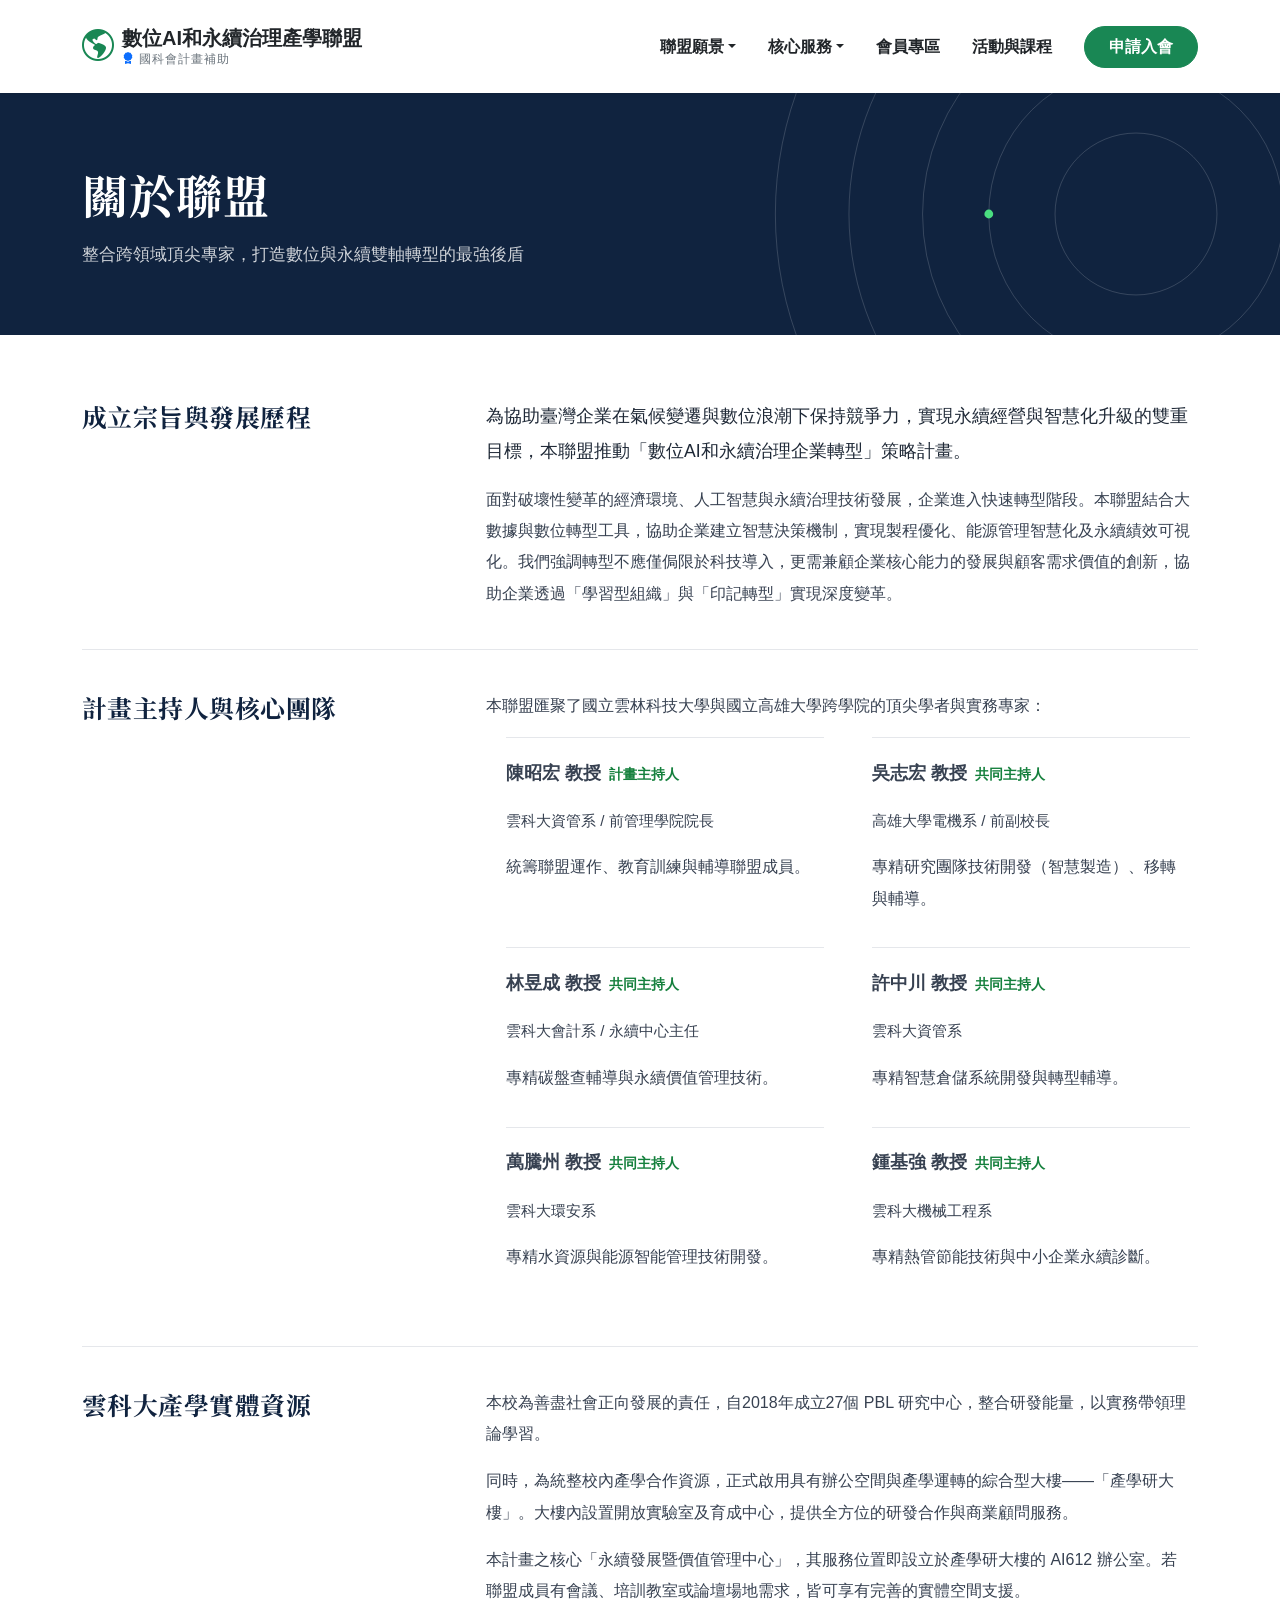
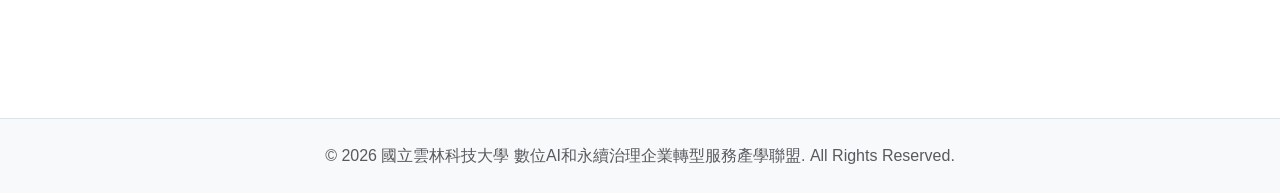
==== commit 57c28fae: "mini fix" ====
--- a/about.html
+++ b/about.html
@@ -89,7 +89,7 @@
                 <div class="doc-body">
                     <p>本校為善盡社會正向發展的責任，自2018年成立27個 PBL 研究中心，整合研發能量，以實務帶領理論學習。</p>
                     <p>同時，為統整校內產學合作資源，正式啟用具有辦公空間與產學運轉的綜合型大樓——「產學研大樓」。大樓內設置開放實驗室及育成中心，提供全方位的研發合作與商業顧問服務。</p>
-                    <p>本計畫之核心「永續發展暨價值管理中心」，其服務位置即設立於產學研大樓的 A1612 辦公室。若聯盟成員有會議、培訓教室或論壇場地需求，皆可享有完善的實體空間支援。</p>
+                    <p>本計畫之核心「永續發展暨價值管理中心」，其服務位置即設立於產學研大樓的 AI612 辦公室。若聯盟成員有會議、培訓教室或論壇場地需求，皆可享有完善的實體空間支援。</p>
                 </div>
             </section>
         </div>
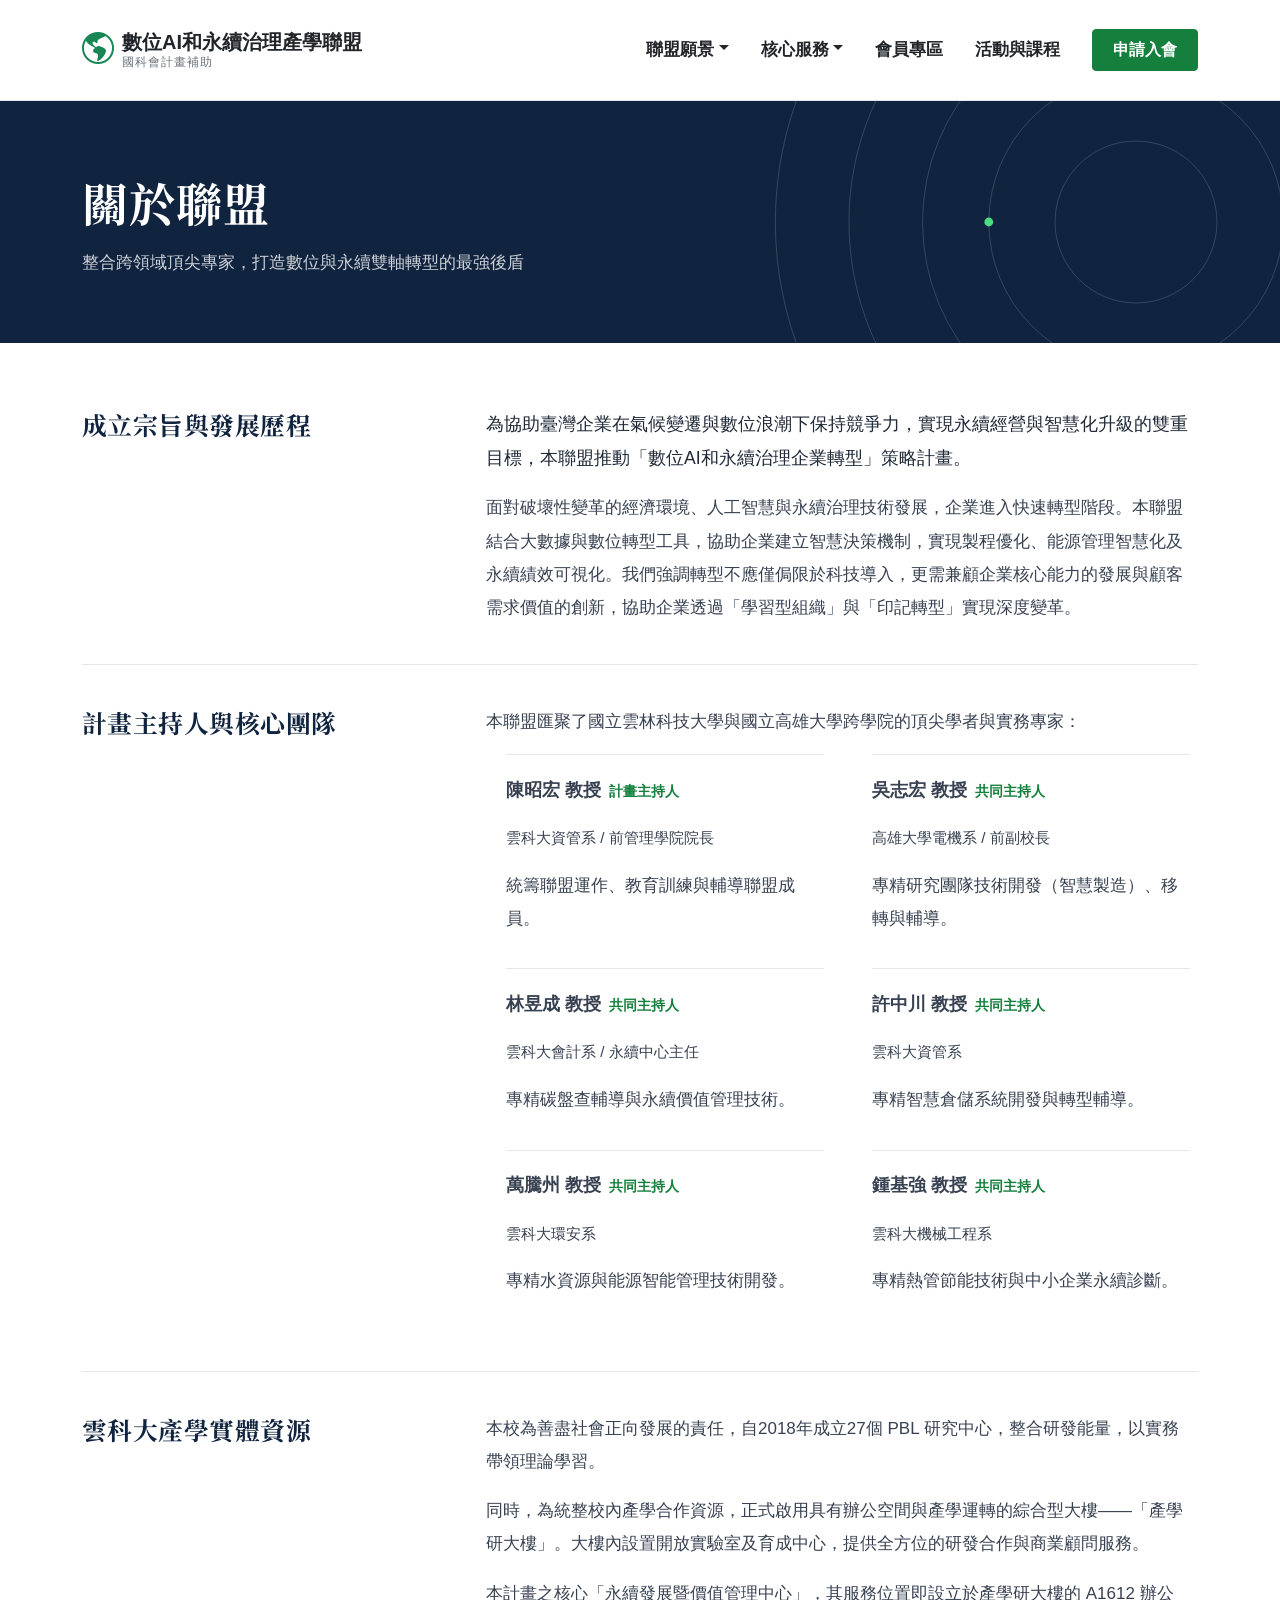
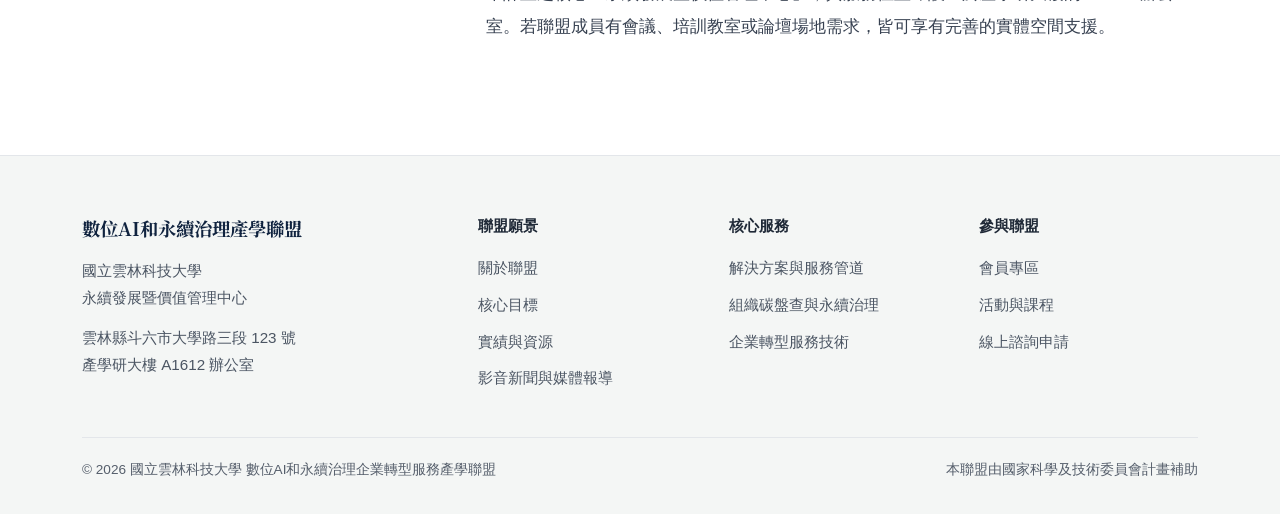
==== commit 74993934: "更新網站版型並新增課程學習資源" ====
--- a/about.html
+++ b/about.html
@@ -6,19 +6,12 @@
     <title>關於聯盟 - 數位AI和永續治理企業轉型服務產學聯盟</title>
     <link href="https://cdn.jsdelivr.net/npm/bootstrap@5.3.0/dist/css/bootstrap.min.css" rel="stylesheet">
     <link rel="stylesheet" href="https://cdn.jsdelivr.net/npm/bootstrap-icons@1.10.5/font/bootstrap-icons.css">
-    <style>
-        /* 錨點偏移設定，避免被固定的導覽列(sticky-top)遮擋標題 */
-        html { scroll-padding-top: 100px; scroll-behavior: smooth; }
-        .section-title { position: relative; padding-bottom: 10px; margin-bottom: 30px; }
-        .section-title::after { content: ''; position: absolute; left: 0; bottom: 0; width: 60px; height: 4px; background-color: #198754; border-radius: 2px; }
-        .team-card i { font-size: 2.5rem; color: #0d6efd; margin-bottom: 15px; }
-    </style>
     <link rel="preconnect" href="https://fonts.googleapis.com">
     <link rel="preconnect" href="https://fonts.gstatic.com" crossorigin>
     <link rel="stylesheet" href="https://fonts.googleapis.com/css2?family=Noto+Serif+TC:wght@600;700&display=swap">
     <link rel="stylesheet" href="style.css">
 </head>
-<body class="bg-light">
+<body>
     <a class="skip-link visually-hidden-focusable" href="#main-content">跳到主要內容</a>
 
 
@@ -89,7 +82,7 @@
                 <div class="doc-body">
                     <p>本校為善盡社會正向發展的責任，自2018年成立27個 PBL 研究中心，整合研發能量，以實務帶領理論學習。</p>
                     <p>同時，為統整校內產學合作資源，正式啟用具有辦公空間與產學運轉的綜合型大樓——「產學研大樓」。大樓內設置開放實驗室及育成中心，提供全方位的研發合作與商業顧問服務。</p>
-                    <p>本計畫之核心「永續發展暨價值管理中心」，其服務位置即設立於產學研大樓的 AI612 辦公室。若聯盟成員有會議、培訓教室或論壇場地需求，皆可享有完善的實體空間支援。</p>
+                    <p>本計畫之核心「永續發展暨價值管理中心」，其服務位置即設立於產學研大樓的 A1612 辦公室。若聯盟成員有會議、培訓教室或論壇場地需求，皆可享有完善的實體空間支援。</p>
                 </div>
             </section>
         </div>
@@ -97,9 +90,44 @@
     </main>
 
 
-    <footer class="bg-light text-center py-4 border-top">
-        <div class="container text-muted">
-            <p class="mb-0">© 2026 國立雲林科技大學 數位AI和永續治理企業轉型服務產學聯盟. All Rights Reserved.</p>
+    <footer class="site-footer">
+        <div class="container">
+            <div class="footer-grid">
+                <div class="footer-brand">
+                    <p class="footer-name">數位AI和永續治理產學聯盟</p>
+                    <p>國立雲林科技大學<br>永續發展暨價值管理中心</p>
+                    <p>雲林縣斗六市大學路三段 123 號<br>產學研大樓 A1612 辦公室</p>
+                </div>
+                <nav class="footer-col" aria-label="聯盟願景">
+                    <p class="footer-title">聯盟願景</p>
+                    <ul>
+                        <li><a href="about.html">關於聯盟</a></li>
+                        <li><a href="goals.html">核心目標</a></li>
+                        <li><a href="resources.html">實績與資源</a></li>
+                        <li><a href="cases.html">影音新聞與媒體報導</a></li>
+                    </ul>
+                </nav>
+                <nav class="footer-col" aria-label="核心服務">
+                    <p class="footer-title">核心服務</p>
+                    <ul>
+                        <li><a href="solutions.html">解決方案與服務管道</a></li>
+                        <li><a href="sustainability.html">組織碳盤查與永續治理</a></li>
+                        <li><a href="transformation.html">企業轉型服務技術</a></li>
+                    </ul>
+                </nav>
+                <nav class="footer-col" aria-label="參與聯盟">
+                    <p class="footer-title">參與聯盟</p>
+                    <ul>
+                        <li><a href="membership.html">會員專區</a></li>
+                        <li><a href="events.html">活動與課程</a></li>
+                        <li><a href="https://www.surveycake.com/s/QyApK" target="_blank" rel="noopener noreferrer">線上諮詢申請<span class="visually-hidden">（另開新視窗）</span></a></li>
+                    </ul>
+                </nav>
+            </div>
+            <div class="footer-legal">
+                <p>© 2026 國立雲林科技大學 數位AI和永續治理企業轉型服務產學聯盟</p>
+                <p>本聯盟由國家科學及技術委員會計畫補助</p>
+            </div>
         </div>
     </footer>
 
--- a/style.css
+++ b/style.css
@@ -1939,7 +1939,7 @@
     box-shadow: 0 14px 34px rgba(15, 23, 42, 0.05);
 }
 
-.course-head h3 {
+.course-head h4 {
     margin: 0.6rem 0 0.4rem;
     font-size: clamp(1.3rem, 2.2vw, 1.6rem);
     font-weight: 700;
@@ -2076,7 +2076,7 @@
     color: var(--ev-muted);
 }
 
-.session-list h4 {
+.session-list h5 {
     margin: 0 0 0.3rem;
     font-size: 1.05rem;
     font-weight: 700;
@@ -2186,7 +2186,7 @@
     color: #1e40af;
 }
 
-.class-body h4 {
+.class-body h5 {
     margin: 0;
     font-size: 1.08rem;
     font-weight: 700;
@@ -2975,3 +2975,1143 @@
         grid-template-columns: 1fr;
     }
 }
+
+/* =====================================================================
+   設計系統 v3（最後載入，統一全站）
+   參考：Apple（攝影為主、區塊明暗交替、單一互動色、無裝飾陰影）
+         Microsoft Fluent 2（矩形元件、4px 圓角、以細框取代陰影）
+         NVIDIA（強調色只作為訊號：按鈕、連結、焦點）
+   規則：
+     1. 中性色為主，聯盟綠 #15803d 是唯一互動色
+     2. 圓角一律 4px（標籤 2px），不使用膠囊形
+     3. 卡片與按鈕不加陰影，用 1px 細線或底色區分
+     4. 內文 17px、中文行高 1.8；標題用宋體
+   ===================================================================== */
+
+:root {
+    --ink: #1f2937;
+    --ink-muted: #4b5563;
+    --ink-faint: #555e6b;
+    --hairline: #e3e6ea;
+    --canvas: #ffffff;
+    --canvas-alt: #f4f6f5;
+    --navy: #10233f;
+    --accent: #15803d;
+    --accent-hover: #166534;
+    --accent-on-dark: #4ade80;
+    --radius: 4px;
+    --bs-link-color: #15803d;
+    --bs-link-color-rgb: 21, 128, 61;
+    --bs-link-hover-color: #166534;
+    --bs-link-hover-color-rgb: 22, 101, 52;
+}
+
+body {
+    font-size: 1.0625rem;
+    line-height: 1.8;
+    color: var(--ink);
+    background: var(--canvas);
+    -webkit-font-smoothing: antialiased;
+}
+
+/* ---------- 焦點：全站一致 ---------- */
+
+a:focus-visible,
+button:focus-visible,
+.btn:focus-visible,
+[tabindex]:focus-visible {
+    outline: 2px solid var(--accent);
+    outline-offset: 2px;
+    box-shadow: none;
+}
+
+.section-navy a:focus-visible,
+.section-navy .btn:focus-visible,
+.page-head a:focus-visible,
+.hero-orbit .btn:focus-visible,
+.events-hero a:focus-visible,
+.events-hero button:focus-visible {
+    outline-color: #ffffff;
+}
+
+/* ---------- 連結：統一為聯盟綠 ---------- */
+
+.doc-body a,
+.media-feature a,
+.media-row .media-links a,
+.past-more,
+.next-event-link,
+.course-gallery-btn,
+.course-link,
+.event-links a {
+    color: var(--accent);
+}
+
+.doc-body a:hover,
+.media-feature a:hover,
+.media-row .media-links a:hover,
+.past-more:hover,
+.next-event-link:hover,
+.course-gallery-btn:hover,
+.course-link:hover,
+.event-links a:hover {
+    color: var(--accent-hover);
+}
+
+/* ---------- 按鈕：矩形、4px、無陰影 ---------- */
+
+.btn {
+    border-radius: var(--radius) !important;
+    box-shadow: none !important;
+    font-weight: 700;
+}
+
+.btn-accent,
+.btn-success,
+.events-cta-btn,
+.hero-btn-primary,
+.doc-cta .btn {
+    min-height: 48px;
+    padding: 0.7rem 1.5rem;
+    border: 1px solid var(--accent);
+    border-radius: var(--radius) !important;
+    background: var(--accent);
+    color: #ffffff;
+    font-weight: 700;
+    display: inline-flex;
+    align-items: center;
+    justify-content: center;
+}
+
+.btn-accent:hover,
+.btn-accent:focus-visible,
+.btn-success:hover,
+.hero-btn-primary:hover,
+.doc-cta .btn:hover {
+    border-color: var(--accent-hover);
+    background: var(--accent-hover);
+    color: #ffffff;
+}
+
+.btn-quiet,
+.btn-outline-success,
+.hero-btn-secondary {
+    min-height: 48px;
+    padding: 0.7rem 1.5rem;
+    border: 1px solid currentColor;
+    border-radius: var(--radius) !important;
+    background: transparent;
+    color: var(--ink);
+    font-weight: 700;
+    display: inline-flex;
+    align-items: center;
+}
+
+.btn-quiet:hover,
+.btn-outline-success:hover {
+    background: var(--canvas-alt);
+    color: var(--ink);
+    border-color: var(--ink);
+}
+
+.hero-btn-secondary {
+    color: #ffffff;
+    border-color: rgba(255, 255, 255, 0.6);
+}
+
+.hero-btn-secondary:hover {
+    background: rgba(255, 255, 255, 0.08);
+    color: #ffffff;
+    border-color: #ffffff;
+}
+
+/* ---------- 陰影：全部移除 ---------- */
+
+.shadow,
+.shadow-sm,
+.shadow-lg {
+    box-shadow: none !important;
+}
+
+.rounded-pill:not(.navbar-toggler) {
+    border-radius: var(--radius) !important;
+}
+
+.rounded,
+.rounded-3,
+.rounded-4 {
+    border-radius: var(--radius) !important;
+}
+
+/* ---------- 容器：細框取代陰影，統一 4px ---------- */
+
+.upcoming-card,
+.past-card,
+.course-card,
+.class-card,
+.home-event-card,
+.home-next,
+.next-event,
+.events-status-card,
+.events-empty,
+.event-modal .modal-content,
+.comparison-card,
+.membership-tip-panel,
+.pricing-card {
+    border-radius: var(--radius) !important;
+    box-shadow: none !important;
+}
+
+.upcoming-card,
+.past-card,
+.course-card,
+.class-card,
+.home-event-card,
+.home-next,
+.events-status-card {
+    border: 1px solid var(--hairline);
+    background: var(--canvas);
+}
+
+.upcoming-poster,
+.upcoming-poster img,
+.course-cover,
+.class-cover,
+.past-cover,
+.home-event-img,
+.media-feature-img,
+.event-modal .carousel,
+.course-stats {
+    border-radius: 0 !important;
+}
+
+/* 活動頁底色改為中性，與首頁一致 */
+.events-page {
+    background: var(--canvas);
+}
+
+/* ---------- 標籤：2px 小方角、中性色 ---------- */
+
+.event-type,
+.course-type,
+.class-status,
+.home-next-label,
+.status-badge,
+.plan-tag,
+.hot-badge {
+    display: inline-block;
+    padding: 0.05rem 0.5rem;
+    border: 1px solid #c9ced6;
+    border-radius: 2px !important;
+    background: transparent !important;
+    color: var(--ink-muted) !important;
+    font-size: 0.82rem;
+    font-weight: 700;
+    line-height: 1.7;
+    letter-spacing: 0.02em;
+}
+
+/* 只有「進行中／下一場／推薦」這類需要被注意的狀態使用強調色 */
+.class-status.is-live,
+.home-next-label,
+.plan-tag,
+.hot-badge {
+    border-color: var(--accent);
+    color: var(--accent) !important;
+}
+
+.tl-tag {
+    border-radius: 2px;
+}
+
+/* ---------- 首頁：底色節奏 ---------- */
+
+.section-tint {
+    background-color: var(--canvas-alt);
+}
+
+.section-navy {
+    background: var(--navy);
+}
+
+/* ---------- 首頁：現場照片帶 ---------- */
+
+.photo-band {
+    background: var(--navy);
+    color: #ffffff;
+}
+
+.photo-band-figure {
+    margin: 0;
+    height: clamp(280px, 46vw, 620px);
+    overflow: hidden;
+}
+
+.photo-band-figure img {
+    width: 100%;
+    height: 100%;
+    object-fit: cover;
+    object-position: center 55%;
+    display: block;
+}
+
+.photo-band-caption {
+    display: grid;
+    grid-template-columns: minmax(0, 4fr) minmax(0, 8fr);
+    gap: 0.5rem 3rem;
+    padding-top: 2.25rem;
+    padding-bottom: 2.75rem;
+}
+
+.photo-band-caption h2 {
+    grid-row: span 2;
+    margin: 0;
+    font-size: clamp(1.5rem, 2.4vw, 1.9rem);
+    color: #ffffff;
+}
+
+.photo-band-caption p {
+    margin: 0;
+    max-width: 44rem;
+    color: rgba(255, 255, 255, 0.82);
+}
+
+.photo-band-caption .home-more {
+    color: var(--accent-on-dark);
+}
+
+.photo-band-caption .home-more:hover {
+    color: #ffffff;
+}
+
+/* ---------- 首頁：會員方案（中性、可比較） ---------- */
+
+.plan-cols {
+    display: grid;
+    grid-template-columns: repeat(3, minmax(0, 1fr));
+    border-top: 1px solid var(--hairline);
+}
+
+.plan-col {
+    position: relative;
+    padding: 1.75rem 1.75rem 1.5rem 0;
+    border-top: 3px solid transparent;
+    margin-top: -2px;
+}
+
+.plan-col + .plan-col {
+    padding-left: 1.75rem;
+    border-left: 1px solid var(--hairline);
+}
+
+.plan-col.is-recommended {
+    border-top-color: var(--navy);
+}
+
+.plan-col .plan-tag {
+    position: absolute;
+    top: 1.75rem;
+    right: 1.75rem;
+    margin: 0;
+}
+
+.plan-col h3 {
+    margin: 0 0 0.75rem;
+    font-size: 1.2rem;
+    font-weight: 700;
+    color: var(--navy);
+}
+
+.plan-price {
+    margin: 0 0 1.25rem;
+    font-family: "Noto Serif TC", "Noto Serif CJK TC", "Source Han Serif TC", "PMingLiU", serif;
+    font-size: 2rem;
+    font-weight: 700;
+    line-height: 1.2;
+    color: var(--navy);
+    font-variant-numeric: tabular-nums;
+}
+
+.plan-price span {
+    margin-left: 0.35rem;
+    font-family: inherit;
+    font-size: 1rem;
+    font-weight: 400;
+    color: var(--ink-muted);
+}
+
+.plan-col ul {
+    margin: 0;
+    padding-left: 1.1rem;
+    color: var(--ink);
+}
+
+.plan-col li + li {
+    margin-top: 0.35rem;
+}
+
+.plan-col li::marker {
+    color: var(--accent);
+}
+
+/* ---------- 首頁：諮詢區 ---------- */
+
+.contact-grid {
+    display: grid;
+    grid-template-columns: minmax(0, 7fr) minmax(0, 5fr);
+    gap: 2rem 4rem;
+    align-items: start;
+}
+
+.contact-grid h2 {
+    margin: 0 0 0.9rem;
+    font-size: clamp(1.7rem, 3vw, 2.3rem);
+    color: #ffffff;
+}
+
+.contact-grid p {
+    color: rgba(255, 255, 255, 0.82);
+}
+
+.contact-action {
+    padding-left: 2rem;
+    border-left: 1px solid rgba(255, 255, 255, 0.25);
+}
+
+.contact-action-title {
+    margin: 0 0 0.4rem;
+    font-weight: 700;
+    color: #ffffff !important;
+}
+
+.contact-action .btn-accent {
+    margin-top: 0.5rem;
+    background: #ffffff;
+    border-color: #ffffff;
+    color: var(--navy);
+}
+
+.contact-action .btn-accent:hover {
+    background: rgba(255, 255, 255, 0.88);
+    border-color: rgba(255, 255, 255, 0.88);
+    color: var(--navy);
+}
+
+/* ---------- 導覽列 ---------- */
+
+.site-nav {
+    border-bottom: 1px solid var(--hairline);
+}
+
+.site-nav .dropdown-menu {
+    border: 1px solid var(--hairline);
+    border-radius: var(--radius);
+    box-shadow: 0 8px 24px rgba(16, 35, 63, 0.08);
+    padding: 0.4rem 0;
+}
+
+.site-nav .dropdown-item {
+    font-weight: 500;
+}
+
+.site-nav .dropdown-item:hover,
+.site-nav .dropdown-item:focus {
+    background: var(--canvas-alt);
+    color: var(--ink);
+}
+
+.site-nav .btn-accent {
+    min-height: 42px;
+    padding: 0.45rem 1.25rem;
+}
+
+/* ---------- 頁尾：網站地圖 ---------- */
+
+.site-footer {
+    padding: 3.5rem 0 2rem;
+    background: var(--canvas-alt);
+    border-top: 1px solid var(--hairline);
+    color: var(--ink-muted);
+    font-size: 0.95rem;
+}
+
+.footer-grid {
+    display: grid;
+    grid-template-columns: minmax(0, 5fr) repeat(3, minmax(0, 3fr));
+    gap: 2rem;
+    padding-bottom: 2.5rem;
+}
+
+.footer-name {
+    margin: 0 0 0.75rem;
+    font-family: "Noto Serif TC", "Noto Serif CJK TC", "Source Han Serif TC", "PMingLiU", serif;
+    font-size: 1.15rem;
+    font-weight: 700;
+    color: var(--navy);
+}
+
+.footer-brand p:not(.footer-name) {
+    margin: 0 0 0.75rem;
+    line-height: 1.8;
+}
+
+.footer-title {
+    margin: 0 0 0.6rem;
+    font-weight: 700;
+    color: var(--ink);
+}
+
+.footer-col ul {
+    margin: 0;
+    padding: 0;
+    list-style: none;
+}
+
+.footer-col a {
+    display: inline-block;
+    padding: 0.3rem 0;
+    color: var(--ink-muted);
+    text-decoration: none;
+}
+
+.footer-col a:hover {
+    color: var(--ink);
+    text-decoration: underline;
+    text-underline-offset: 0.2em;
+}
+
+.footer-legal {
+    display: flex;
+    flex-wrap: wrap;
+    justify-content: space-between;
+    gap: 0.5rem 2rem;
+    padding-top: 1.25rem;
+    border-top: 1px solid var(--hairline);
+    font-size: 0.85rem;
+    color: var(--ink-faint);
+}
+
+.footer-legal p {
+    margin: 0;
+}
+
+/* ---------- 會員頁 ---------- */
+
+.membership-hero {
+    background: var(--canvas);
+}
+
+.membership-hero h1 {
+    color: var(--navy);
+}
+
+.membership-highlights li {
+    padding-left: 1rem;
+    position: relative;
+}
+
+.membership-highlights li::before {
+    content: "";
+    position: absolute;
+    left: 0;
+    top: 0.8em;
+    width: 6px;
+    height: 6px;
+    background: var(--accent);
+}
+
+.membership-page,
+.membership-benefits {
+    background: var(--canvas);
+}
+
+.pricing-card {
+    border: 1px solid var(--hairline) !important;
+    background: var(--canvas);
+    overflow: visible;
+}
+
+.pricing-card-core {
+    border-top: 3px solid var(--navy) !important;
+}
+
+.pricing-header,
+.pricing-header.bg-general,
+.pricing-header.bg-core,
+.pricing-header.bg-honorary {
+    background: transparent !important;
+    color: var(--navy) !important;
+    border-bottom: 1px solid var(--hairline);
+    border-radius: 0 !important;
+}
+
+.pricing-header h3,
+.pricing-header .plan-description {
+    color: inherit !important;
+}
+
+.pricing-header .plan-description {
+    color: var(--ink-muted) !important;
+}
+
+.feature-list .bi {
+    color: var(--accent) !important;
+}
+
+.hot-badge {
+    position: absolute;
+    top: 1rem;
+    right: 1rem;
+    left: auto;
+    transform: none;
+    z-index: 2;
+}
+
+.membership-tip-panel {
+    background: var(--canvas-alt) !important;
+    border: 0 !important;
+    border-left: 3px solid var(--navy) !important;
+}
+
+.membership-tip-stats > div {
+    border-radius: var(--radius) !important;
+    background: var(--canvas) !important;
+    box-shadow: none !important;
+}
+
+.comparison-card {
+    padding: 0;
+    background: transparent;
+}
+
+.section-heading h2 {
+    color: var(--navy);
+}
+
+/* ---------- 活動頁細節 ---------- */
+
+.events-hero .next-event {
+    border: 0;
+}
+
+.countdown-num,
+.upcoming-countdown,
+.session-no,
+.class-meta dt {
+    color: var(--accent);
+}
+
+.home-event-card:hover h3,
+.past-card:hover h3 {
+    text-decoration: underline;
+    text-underline-offset: 0.2em;
+}
+
+/* ---------- 響應式 ---------- */
+
+@media (max-width: 991.98px) {
+    .footer-grid {
+        grid-template-columns: repeat(3, minmax(0, 1fr));
+    }
+
+    .footer-brand {
+        grid-column: 1 / -1;
+    }
+
+    .contact-grid {
+        grid-template-columns: 1fr;
+    }
+
+    .contact-action {
+        padding-left: 0;
+        padding-top: 1.5rem;
+        border-left: 0;
+        border-top: 1px solid rgba(255, 255, 255, 0.25);
+    }
+
+    .photo-band-caption {
+        grid-template-columns: 1fr;
+    }
+
+    .photo-band-caption h2 {
+        grid-row: auto;
+    }
+}
+
+@media (max-width: 767.98px) {
+    body {
+        font-size: 1rem;
+    }
+
+    .plan-cols {
+        grid-template-columns: 1fr;
+    }
+
+    .plan-col,
+    .plan-col + .plan-col {
+        padding: 1.5rem 0;
+        border-left: 0;
+    }
+
+    .plan-col + .plan-col {
+        border-top: 1px solid var(--hairline);
+    }
+
+    .plan-col.is-recommended {
+        border-top: 3px solid var(--navy);
+    }
+
+    .plan-col .plan-tag {
+        top: 1.5rem;
+        right: 0;
+    }
+
+    .footer-grid {
+        grid-template-columns: 1fr 1fr;
+    }
+}
+
+/* 會員頁：區塊標題靠左、方案適用說明改為純文字 */
+.section-heading {
+    margin-left: 0;
+    margin-right: 0;
+    text-align: left;
+}
+
+.plan-fit {
+    padding: 0;
+    border: 0;
+    border-radius: 0;
+    background: transparent;
+    box-shadow: none;
+    color: var(--ink-muted);
+    font-weight: 500;
+}
+
+.pricing-footer {
+    border-top: 1px solid var(--hairline);
+    padding-top: 1rem;
+}
+
+.membership-comparison-table thead th {
+    background: var(--navy) !important;
+    color: #ffffff !important;
+}
+
+/* 自我檢視修正：陰影、圓角、對比 */
+.site-nav,
+.navbar.site-nav {
+    box-shadow: none !important;
+}
+
+.hot-badge {
+    box-shadow: none !important;
+}
+
+.membership-comparison-table,
+.custom-table {
+    border-radius: 0 !important;
+    overflow: visible;
+}
+
+.tl-node {
+    border-radius: var(--radius);
+}
+
+.membership-tip-panel .text-secondary,
+.section-heading .text-secondary,
+.price-box .text-secondary {
+    color: var(--ink-muted) !important;
+}
+
+.course-stats {
+    background: var(--canvas-alt);
+}
+
+.course-stat-value span {
+    color: var(--accent-hover);
+}
+
+/* Bootstrap 5.3 以 inset box-shadow 繪製表格底色；此表無斑馬紋，直接移除 */
+.membership-comparison-table > :not(caption) > * > * {
+    box-shadow: none;
+}
+
+/* =========================
+   人才培訓與學習資源
+   ========================= */
+
+.training-intro {
+    max-width: 48rem;
+    margin: 0 0 2.5rem;
+    color: var(--ink-muted);
+    line-height: 1.9;
+}
+
+.training-part + .training-part {
+    margin-top: 3.5rem;
+}
+
+.training-subhead {
+    margin: 0 0 1.25rem;
+    padding-left: 0.75rem;
+    border-left: 3px solid var(--navy);
+    font-size: 1.25rem;
+    font-weight: 700;
+    line-height: 1.4;
+    color: var(--navy);
+}
+
+/* ---------- 精選課程（寬版） ---------- */
+
+.learn-feature {
+    border: 1px solid var(--hairline);
+    border-radius: var(--radius);
+    background: var(--canvas);
+}
+
+.learn-feature-top {
+    display: grid;
+    grid-template-columns: minmax(0, 7fr) minmax(0, 5fr);
+}
+
+.learn-info {
+    display: flex;
+    flex-direction: column;
+    gap: 0.75rem;
+    padding: 1.75rem 2rem;
+}
+
+.learn-info h4,
+.learn-card-body h4 {
+    margin: 0;
+    font-size: clamp(1.3rem, 2.2vw, 1.6rem);
+    font-weight: 700;
+    line-height: 1.4;
+    color: var(--navy);
+}
+
+.learn-card-body h4 {
+    font-size: 1.15rem;
+}
+
+.learn-subtitle {
+    margin: -0.35rem 0 0;
+    color: var(--ink-muted);
+}
+
+.learn-category {
+    align-self: flex-start;
+    padding: 0.05rem 0.5rem;
+    border: 1px solid var(--accent);
+    border-radius: 2px;
+    color: var(--accent);
+    font-size: 0.82rem;
+    font-weight: 700;
+    line-height: 1.7;
+}
+
+.learn-meta {
+    display: grid;
+    grid-template-columns: repeat(2, minmax(0, 1fr));
+    margin: 0.25rem 0 0.25rem;
+    border-top: 1px solid var(--hairline);
+}
+
+.learn-meta > div {
+    padding: 0.7rem 0.75rem 0.7rem 0;
+    border-bottom: 1px solid var(--hairline);
+}
+
+.learn-meta > div:nth-child(even) {
+    padding-left: 0.75rem;
+    border-left: 1px solid var(--hairline);
+}
+
+.learn-meta dt {
+    font-size: 0.82rem;
+    font-weight: 500;
+    color: var(--ink-muted);
+}
+
+.learn-meta dd {
+    margin: 0.1rem 0 0;
+    font-weight: 700;
+    color: var(--ink);
+}
+
+.learn-actions {
+    display: flex;
+    flex-wrap: wrap;
+    gap: 0.6rem;
+    margin-top: auto;
+    padding-top: 0.5rem;
+}
+
+.learn-actions .btn {
+    min-height: 46px;
+    padding: 0.6rem 1.15rem;
+}
+
+.learn-actions .btn:disabled {
+    opacity: 1;
+    background: #eef0f2;
+    border-color: #d5d9de;
+    color: #5b6472;
+    cursor: not-allowed;
+}
+
+.learn-note {
+    margin: 0;
+    font-size: 0.88rem;
+    color: var(--ink-muted);
+}
+
+.learn-intro {
+    padding: 1.75rem 2rem 2rem;
+    border-top: 1px solid var(--hairline);
+}
+
+.learn-intro h5 {
+    margin: 0 0 0.6rem;
+    font-size: 1rem;
+    font-weight: 700;
+    color: var(--navy);
+}
+
+.learn-intro p {
+    max-width: 52rem;
+    margin: 0 0 0.9rem;
+    color: var(--ink);
+    line-height: 1.95;
+}
+
+.learn-intro p:last-child {
+    margin-bottom: 0;
+}
+
+/* ---------- 影片區：16:9，點擊後才載入播放器 ---------- */
+
+.learn-media {
+    position: relative;
+    aspect-ratio: 16 / 9;
+    background: var(--navy);
+    overflow: hidden;
+}
+
+.learn-media > img,
+.learn-facade > img {
+    position: absolute;
+    inset: 0;
+    width: 100%;
+    height: 100%;
+    object-fit: cover;
+}
+
+.learn-facade {
+    position: absolute;
+    inset: 0;
+    width: 100%;
+    padding: 0;
+    border: 0;
+    background: transparent;
+    color: #ffffff;
+    cursor: pointer;
+}
+
+.learn-media-label {
+    position: absolute;
+    left: 1.25rem;
+    right: 1.25rem;
+    bottom: 1.1rem;
+    display: flex;
+    flex-direction: column;
+    gap: 0.15rem;
+    color: rgba(255, 255, 255, 0.85);
+    font-size: 0.95rem;
+    text-align: left;
+}
+
+.learn-media-title {
+    font-family: "Noto Serif TC", "Noto Serif CJK TC", "Source Han Serif TC", "PMingLiU", serif;
+    font-size: clamp(1.1rem, 2vw, 1.45rem);
+    font-weight: 700;
+    color: #ffffff;
+}
+
+/* 有預覽圖時，在文字下方加一層深色底，確保文字可讀 */
+.learn-media img ~ .learn-media-label,
+.learn-facade img ~ .learn-media-label {
+    padding: 0.75rem 1rem;
+    background: rgba(16, 35, 63, 0.82);
+}
+
+.learn-play {
+    position: absolute;
+    top: 50%;
+    left: 50%;
+    display: flex;
+    align-items: center;
+    justify-content: center;
+    width: 72px;
+    height: 72px;
+    border: 2px solid #ffffff;
+    border-radius: 50%;
+    background: rgba(16, 35, 63, 0.55);
+    font-size: 2.2rem;
+    color: #ffffff;
+    transform: translate(-50%, -50%);
+}
+
+.learn-facade:hover .learn-play,
+.learn-facade:focus-visible .learn-play {
+    background: var(--accent);
+    border-color: var(--accent);
+}
+
+.learn-facade:focus-visible {
+    outline: 3px solid #ffffff;
+    outline-offset: -6px;
+}
+
+/* 尚未上架：以同心圓呼應首頁，不放假的播放鍵 */
+.learn-rings {
+    position: absolute;
+    top: 50%;
+    right: -18%;
+    width: 80%;
+    height: auto;
+    aspect-ratio: 1;
+    transform: translateY(-50%);
+    pointer-events: none;
+}
+
+.learn-rings circle {
+    fill: none;
+    stroke: rgba(255, 255, 255, 0.16);
+    stroke-width: 1;
+    vector-effect: non-scaling-stroke;
+}
+
+.learn-rings .dot {
+    fill: #4ade80;
+    stroke: none;
+}
+
+.learn-media.is-playing iframe,
+.learn-media.is-playing video {
+    position: absolute;
+    inset: 0;
+    width: 100%;
+    height: 100%;
+    border: 0;
+    background: #000000;
+}
+
+/* ---------- 其他課程卡片（第二筆起） ---------- */
+
+.learn-grid {
+    display: grid;
+    grid-template-columns: repeat(3, minmax(0, 1fr));
+    gap: 1.25rem;
+    margin-top: 1.25rem;
+}
+
+.learn-card {
+    display: flex;
+    flex-direction: column;
+    border: 1px solid var(--hairline);
+    border-radius: var(--radius);
+    background: var(--canvas);
+    overflow: hidden;
+}
+
+.learn-card-body {
+    display: flex;
+    flex-direction: column;
+    gap: 0.6rem;
+    flex: 1;
+    padding: 1.25rem;
+}
+
+.learn-excerpt {
+    margin: 0;
+    color: var(--ink-muted);
+    font-size: 0.95rem;
+    line-height: 1.8;
+    display: -webkit-box;
+    -webkit-line-clamp: 3;
+    line-clamp: 3;
+    -webkit-box-orient: vertical;
+    overflow: hidden;
+}
+
+.learn-meta.is-compact > div {
+    padding-top: 0.5rem;
+    padding-bottom: 0.5rem;
+}
+
+/* ---------- 響應式 ---------- */
+
+@media (max-width: 991.98px) {
+    .learn-feature-top {
+        grid-template-columns: 1fr;
+    }
+
+    .learn-grid {
+        grid-template-columns: repeat(2, minmax(0, 1fr));
+    }
+}
+
+@media (max-width: 767.98px) {
+    .learn-info,
+    .learn-intro {
+        padding: 1.25rem;
+    }
+
+    .learn-grid {
+        grid-template-columns: 1fr;
+    }
+
+    .learn-actions .btn {
+        flex: 1 1 100%;
+    }
+
+    .learn-play {
+        width: 60px;
+        height: 60px;
+        font-size: 1.8rem;
+    }
+}
+
+/* 小卡片：影片區只保留長度，標題已在卡片下方，避免與播放鍵重疊 */
+.learn-card .learn-media-title {
+    display: none;
+}
+
+.learn-card .learn-media-label {
+    left: 0.9rem;
+    right: auto;
+    bottom: 0.8rem;
+    font-size: 0.88rem;
+}
+
+.learn-card .learn-play {
+    width: 60px;
+    height: 60px;
+    font-size: 1.8rem;
+}
+
+/* 手機：精選影片區同樣只保留長度，避免播放鍵與標題重疊 */
+@media (max-width: 767.98px) {
+    .learn-feature .learn-media-title {
+        display: none;
+    }
+
+    .learn-feature .learn-media-label {
+        left: 0.9rem;
+        right: auto;
+        bottom: 0.8rem;
+        font-size: 0.88rem;
+    }
+}
